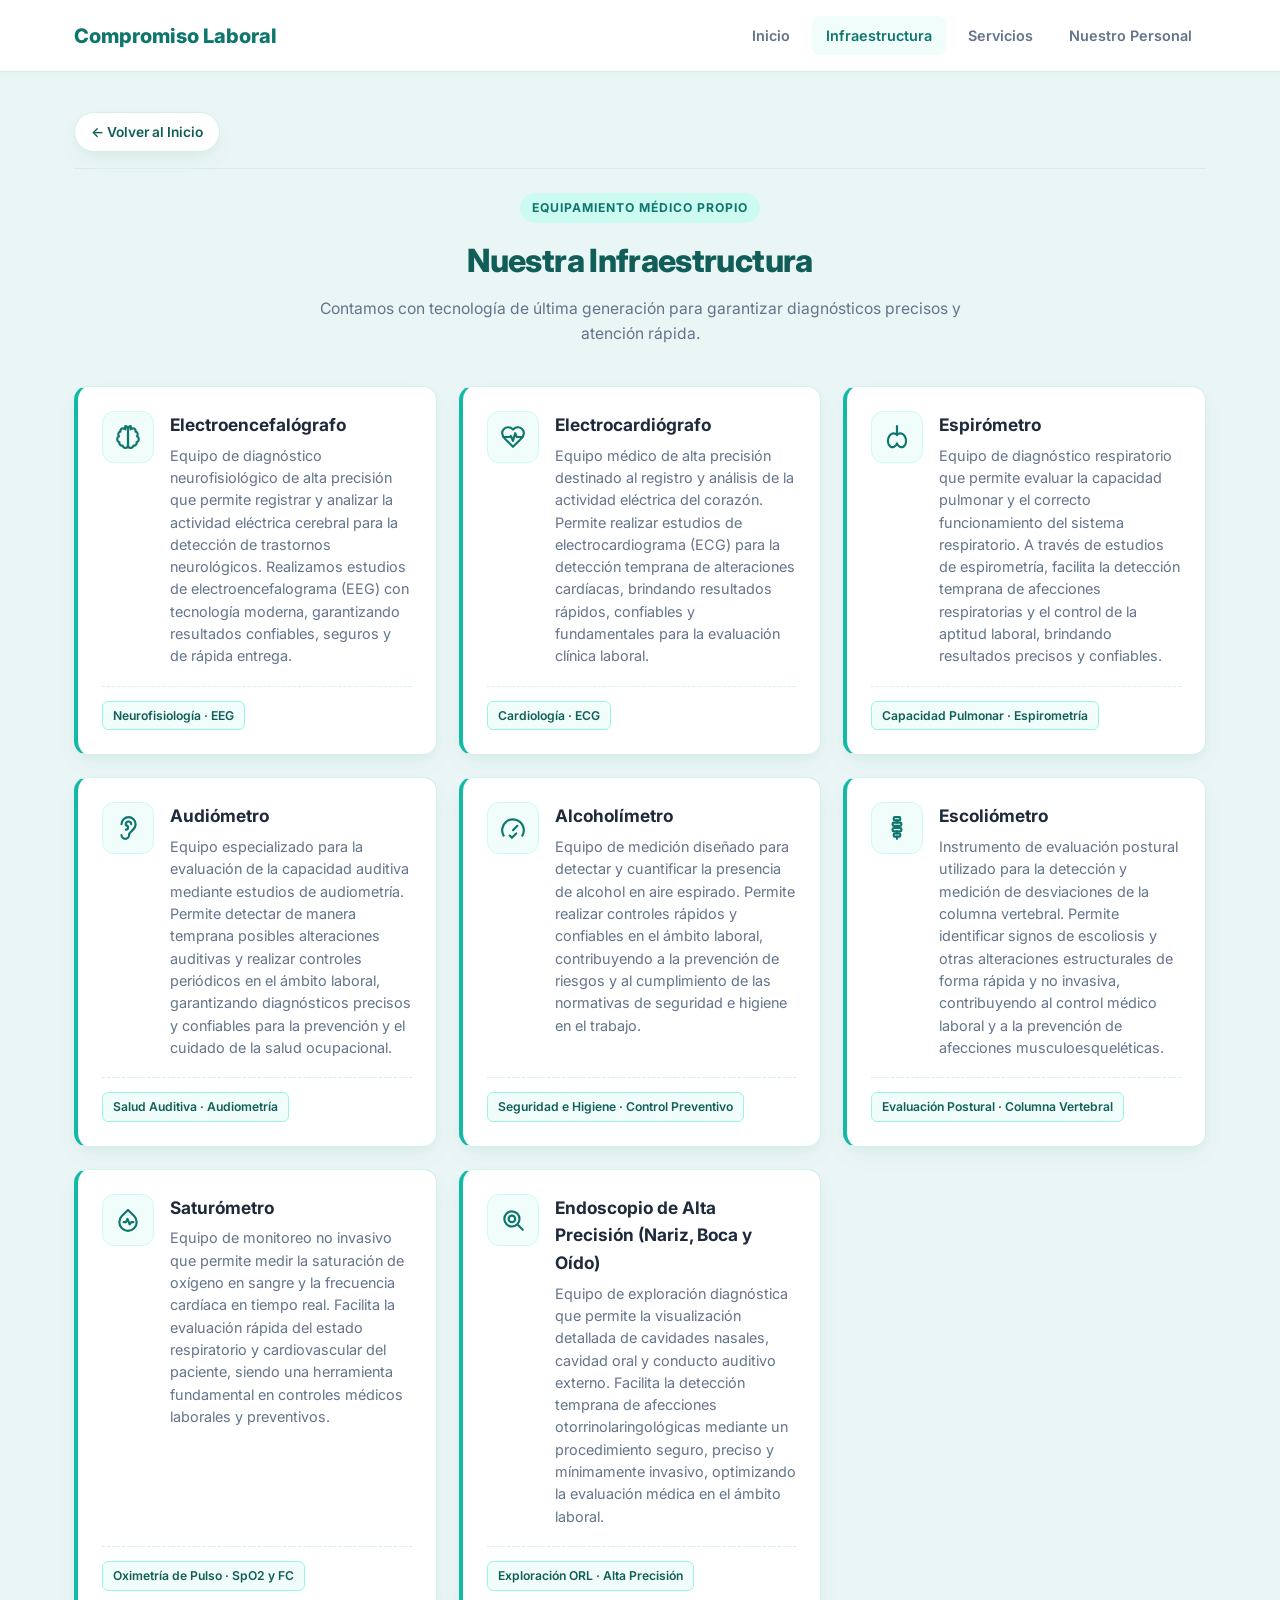
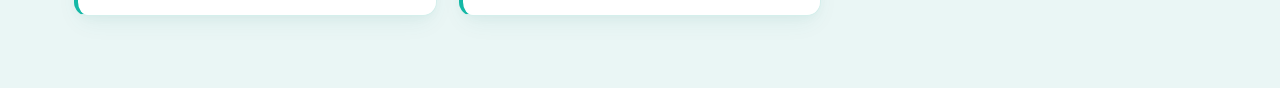
==== pagina desarrollo/infraestructura.html @ bb32f6b9 "Se rediseño todo y agrego mas cosas" ====
<!DOCTYPE html>
<html lang="es">
<head>
  <meta charset="UTF-8" />
  <meta name="viewport" content="width=device-width, initial-scale=1.0" />
  <title>Nuestra Infraestructura — Compromiso Laboral</title>
  <link href="https://fonts.googleapis.com/css2?family=Inter:wght@400;500;600;700;800&display=swap" rel="stylesheet">
  <link rel="stylesheet" href="styles.css" />
  <style>
/* =========================================================
   ARCHIVO: styles.css
   Hoja de estilos unificada — Compromiso Laboral
   ========================================================= */

:root {
  --teal-900: #0c4a46;
  --teal-800: #115e59;
  --teal-700: #0f766e;
  --teal-600: #0d9488;
  --teal-500: #14b8a6;
  --teal-400: #2dd4bf;
  --teal-200: #99f6e4;
  --teal-100: #ccfbf1;
  --teal-50:  #f0fdfa;
  --bg-page:  #eaf6f5;
  --surface:  #ffffff;
  --text-main: #1e293b;
  --text-muted: #64748b;
  --border-soft: #d5efec;
  --shadow-card: 0 10px 25px -5px rgba(15, 118, 110, 0.07), 0 4px 10px -2px rgba(15, 118, 110, 0.04);
  --shadow-hover: 0 18px 32px -6px rgba(15, 118, 110, 0.14), 0 6px 14px -3px rgba(15, 118, 110, 0.07);
  --radius-card: 14px;
}

* {
  box-sizing: border-box;
  margin: 0;
  padding: 0;
}

html {
  scroll-behavior: smooth;
}

body {
  font-family: 'Inter', -apple-system, BlinkMacSystemFont, 'Segoe UI', Roboto, sans-serif;
  background-color: var(--bg-page);
  color: var(--text-main);
  line-height: 1.6;
  overflow-x: hidden;
}

/* Encabezado y Navegación */
.site-header {
  background: rgba(255, 255, 255, 0.96);
  backdrop-filter: blur(10px);
  position: sticky;
  top: 0;
  z-index: 40;
  border-bottom: 1px solid var(--border-soft);
  box-shadow: 0 2px 10px rgba(15, 118, 110, 0.04);
}

.nav-container {
  max-width: 1180px;
  margin: 0 auto;
  padding: 16px 24px;
  display: flex;
  align-items: center;
  justify-content: space-between;
  flex-wrap: wrap;
  gap: 16px;
}

.brand-logo {
  display: flex;
  align-items: center;
  gap: 10px;
  text-decoration: none;
  color: var(--teal-700);
  font-weight: 800;
  font-size: 1.25rem;
}

.brand-icon {
  width: 36px;
  height: 36px;
  border-radius: 10px;
  background: linear-gradient(135deg, var(--teal-700), var(--teal-500));
  display: flex;
  align-items: center;
  justify-content: center;
  color: #ffffff;
  flex-shrink: 0;
}

.nav-links {
  display: flex;
  align-items: center;
  gap: 8px;
  flex-wrap: wrap;
}

.nav-link {
  text-decoration: none;
  color: var(--text-muted);
  font-weight: 600;
  font-size: 0.9rem;
  padding: 8px 14px;
  border-radius: 8px;
  transition: all 0.2s ease;
}

.nav-link:hover,
.nav-link.active,
.nav-link.active-nav {
  color: var(--teal-700);
  background: var(--teal-50);
}

/* Contenedor Principal y Encabezados */
.main-wrapper {
  max-width: 1180px;
  margin: 0 auto;
  padding: 40px 24px 72px;
}

.back-bar {
  display: flex;
  align-items: center;
  justify-content: space-between;
  flex-wrap: wrap;
  gap: 12px;
  margin-bottom: 24px;
  padding-bottom: 16px;
  border-bottom: 1px solid var(--border-soft);
}

.back-btn {
  display: inline-flex;
  align-items: center;
  gap: 8px;
  text-decoration: none;
  background: #ffffff;
  color: var(--teal-800);
  border: 1px solid var(--border-soft);
  padding: 8px 16px;
  border-radius: 999px;
  font-size: 0.86rem;
  font-weight: 600;
  box-shadow: var(--shadow-card);
  transition: all 0.2s ease;
}

.back-btn:hover {
  background: var(--teal-700);
  color: #ffffff;
  border-color: var(--teal-700);
}

.section-header {
  text-align: center;
  max-width: 680px;
  margin: 0 auto 40px;
}

.section-eyebrow {
  display: inline-block;
  font-size: 0.76rem;
  font-weight: 700;
  text-transform: uppercase;
  letter-spacing: 0.08em;
  color: var(--teal-700);
  background: var(--teal-100);
  padding: 5px 12px;
  border-radius: 999px;
  margin-bottom: 12px;
}

.section-title {
  font-size: 2rem;
  font-weight: 800;
  color: var(--teal-800);
  letter-spacing: -0.02em;
  margin-bottom: 10px;
}

.section-subtitle {
  font-size: 0.98rem;
  color: var(--text-muted);
}

/* Barra de filtro rápido */
.filter-bar {
  display: flex;
  justify-content: center;
  gap: 8px;
  flex-wrap: wrap;
  margin-bottom: 28px;
}

.filter-chip {
  background: #ffffff;
  border: 1px solid var(--border-soft);
  color: var(--text-muted);
  padding: 7px 15px;
  border-radius: 999px;
  font-size: 0.84rem;
  font-weight: 600;
  cursor: pointer;
  transition: all 0.2s ease;
}

.filter-chip:hover,
.filter-chip.active {
  background: var(--teal-700);
  color: #ffffff;
  border-color: var(--teal-700);
}

/* =========================================================
   SECCIONES DE PORTADA (index.html)
   ========================================================= */
.index-hero-banner {
  background:
    radial-gradient(circle at 10% 80%, rgba(20, 184, 166, 0.22) 0%, transparent 40%),
    radial-gradient(circle at 90% 20%, rgba(15, 118, 110, 0.24) 0%, transparent 42%),
    linear-gradient(135deg, #cbd5e1 0%, #dbeafe 30%, #ccfbf1 70%, #b2f5ea 100%);
  border-radius: 18px;
  padding: 64px 24px;
  text-align: center;
  border: 1px solid var(--border-soft);
  box-shadow: var(--shadow-card);
  margin-bottom: 40px;
}

.index-hero-title {
  font-size: 2.35rem;
  font-weight: 800;
  color: var(--teal-800);
  line-height: 1.2;
  letter-spacing: -0.02em;
  margin-bottom: 22px;
}

.index-hero-btn {
  display: inline-flex;
  align-items: center;
  gap: 8px;
  background: var(--teal-600);
  color: #ffffff;
  text-decoration: none;
  padding: 11px 24px;
  border-radius: 8px;
  font-weight: 700;
  font-size: 0.92rem;
  box-shadow: 0 6px 16px rgba(13, 148, 136, 0.25);
  transition: all 0.2s ease;
}

.index-hero-btn:hover {
  background: var(--teal-800);
  transform: translateY(-2px);
}

.somos-section {
  background: #ffffff;
  border-radius: 18px;
  border: 1px solid var(--border-soft);
  padding: 44px 36px;
  margin-bottom: 40px;
  box-shadow: var(--shadow-card);
}

.somos-grid {
  display: grid;
  grid-template-columns: repeat(auto-fit, minmax(280px, 1fr));
  gap: 36px;
  align-items: center;
  max-width: 920px;
  margin: 0 auto;
}

.somos-img-wrap {
  border-radius: 14px;
  overflow: hidden;
  box-shadow: 0 14px 28px -6px rgba(15, 118, 110, 0.18);
  border: 3px solid var(--teal-100);
}

.somos-img-wrap img {
  display: block;
  width: 100%;
  height: 250px;
  object-fit: cover;
}

.somos-heading {
  font-size: 1.85rem;
  font-weight: 800;
  color: var(--text-main);
  line-height: 1.25;
  margin-bottom: 12px;
}

.somos-heading span {
  color: var(--teal-500);
}

.somos-divider {
  width: 48px;
  height: 4px;
  background: var(--teal-500);
  border-radius: 999px;
  margin-bottom: 16px;
}

.somos-text {
  font-size: 0.95rem;
  color: var(--text-muted);
  line-height: 1.65;
}

.mas-sobre-band {
  background:
    radial-gradient(circle at 12% 35%, rgba(255, 255, 255, 0.22) 0%, rgba(255, 255, 255, 0.22) 18%, transparent 18.5%),
    radial-gradient(circle at 12% 35%, rgba(13, 148, 136, 0.14) 0%, rgba(13, 148, 136, 0.14) 32%, transparent 32.5%),
    radial-gradient(circle at 88% 85%, rgba(255, 255, 255, 0.25) 0%, rgba(255, 255, 255, 0.25) 24%, transparent 24.5%),
    linear-gradient(135deg, #76e4dc 0%, #81e6d9 50%, #5eead4 100%);
  border-radius: 20px;
  padding: 52px 28px;
  margin-bottom: 40px;
  box-shadow: var(--shadow-card);
  border: 1px solid #5eead4;
}

.mas-sobre-title {
  text-align: center;
  font-size: 1.65rem;
  font-weight: 800;
  color: var(--teal-900);
  margin-bottom: 32px;
}

.mas-sobre-grid {
  display: grid;
  grid-template-columns: repeat(auto-fit, minmax(280px, 1fr));
  gap: 24px;
  max-width: 1020px;
  margin: 0 auto;
}

.mas-card {
  background: rgba(255, 255, 255, 0.97);
  border-radius: 14px;
  border-top: 4px solid var(--teal-600);
  padding: 28px 24px;
  text-align: center;
  box-shadow: 0 12px 24px -6px rgba(12, 74, 70, 0.14);
  display: flex;
  flex-direction: column;
  align-items: center;
  justify-content: space-between;
  gap: 14px;
  transition: transform 0.22s ease, box-shadow 0.22s ease;
}

.mas-card:hover {
  transform: translateY(-5px);
  box-shadow: 0 18px 32px -6px rgba(12, 74, 70, 0.22);
}

.mas-card-title {
  font-size: 1.12rem;
  font-weight: 800;
  color: var(--teal-800);
}

.mas-card-desc {
  font-size: 0.88rem;
  color: var(--text-muted);
  max-width: 280px;
}

.info-btn {
  display: inline-flex;
  align-items: center;
  gap: 6px;
  background: var(--teal-600);
  color: #ffffff;
  text-decoration: none;
  padding: 8px 20px;
  border-radius: 7px;
  font-size: 0.84rem;
  font-weight: 700;
  transition: background 0.2s ease, transform 0.2s ease;
}

.info-btn:hover {
  background: var(--teal-800);
  transform: scale(1.04);
}

.enlaces-band {
  background: #ffffff;
  border-radius: 18px;
  border: 1px solid var(--border-soft);
  padding: 40px 24px;
  text-align: center;
  margin-bottom: 40px;
  box-shadow: var(--shadow-card);
}

.enlaces-row {
  display: flex;
  justify-content: center;
  gap: 16px;
  flex-wrap: wrap;
  margin-top: 20px;
}

.enlace-pill-btn {
  display: inline-flex;
  align-items: center;
  gap: 8px;
  background: linear-gradient(135deg, var(--teal-600), var(--teal-500));
  color: #ffffff;
  text-decoration: none;
  padding: 12px 24px;
  border-radius: 8px;
  font-weight: 700;
  font-size: 0.9rem;
  box-shadow: 0 4px 12px rgba(13, 148, 136, 0.2);
  transition: transform 0.2s ease, box-shadow 0.2s ease;
}

.enlace-pill-btn:hover {
  transform: translateY(-2px);
  box-shadow: 0 8px 18px rgba(13, 148, 136, 0.3);
}

.contactos-band {
  background: linear-gradient(180deg, var(--teal-50) 0%, #ffffff 100%);
  border-radius: 18px;
  border: 1px solid var(--border-soft);
  padding: 48px 24px;
  text-align: center;
  box-shadow: var(--shadow-card);
}

.contactos-cards-row {
  display: grid;
  grid-template-columns: repeat(auto-fit, minmax(260px, 1fr));
  gap: 20px;
  max-width: 680px;
  margin: 28px auto 36px;
}

.contacto-card {
  background: #ffffff;
  border-radius: 12px;
  border: 1px solid var(--border-soft);
  border-bottom: 4px solid var(--teal-500);
  padding: 22px 20px;
  box-shadow: var(--shadow-card);
  display: flex;
  flex-direction: column;
  align-items: center;
  gap: 8px;
}

.contacto-label {
  font-size: 0.75rem;
  font-weight: 700;
  letter-spacing: 0.08em;
  text-transform: uppercase;
  color: var(--text-muted);
}

.contacto-value {
  display: inline-flex;
  align-items: center;
  gap: 8px;
  font-size: 0.95rem;
  font-weight: 700;
  color: var(--text-main);
  text-decoration: none;
}

.contacto-value:hover {
  color: var(--teal-700);
}

.redes-title {
  font-size: 0.95rem;
  font-weight: 800;
  color: var(--text-main);
  margin-bottom: 14px;
}

.redes-row {
  display: flex;
  justify-content: center;
  gap: 12px;
  flex-wrap: wrap;
}

.social-btn {
  display: inline-flex;
  align-items: center;
  gap: 8px;
  padding: 9px 20px;
  border-radius: 999px;
  font-size: 0.85rem;
  font-weight: 700;
  color: #ffffff;
  text-decoration: none;
  transition: transform 0.2s ease, opacity 0.2s ease;
}

.social-btn:hover {
  transform: translateY(-2px);
  opacity: 0.94;
}

.social-ig {
  background: linear-gradient(45deg, #f09433 0%, #e6683c 25%, #dc2743 50%, #cc2366 75%, #bc1888 100%);
}

.social-fb {
  background: #1877F2;
}

/* =========================================================
   TARJETAS DE INFRAESTRUCTURA Y SERVICIOS (infraestructura.html / servicios.html)
   ========================================================= */
.cards-grid,
.infra-grid,
.services-grid {
  display: grid;
  grid-template-columns: repeat(auto-fit, minmax(320px, 1fr));
  gap: 22px;
}

.pro-card,
.infra-card,
.service-card {
  background: var(--surface);
  border-radius: var(--radius-card);
  border: 1px solid var(--border-soft);
  border-left: 4px solid var(--teal-500);
  padding: 24px;
  box-shadow: var(--shadow-card);
  transition: transform 0.22s ease, box-shadow 0.22s ease, border-color 0.22s ease;
  display: flex;
  flex-direction: column;
  justify-content: space-between;
  position: relative;
  overflow: hidden;
}

.service-card {
  border-left: 1px solid var(--border-soft);
  border-top: 4px solid var(--teal-500);
}

.pro-card:hover,
.infra-card:hover,
.service-card:hover {
  transform: translateY(-4px);
  box-shadow: var(--shadow-hover);
  border-left-color: var(--teal-700);
  border-top-color: var(--teal-700);
}

.card-top,
.infra-card-top,
.service-header {
  display: flex;
  align-items: flex-start;
  gap: 16px;
}

.service-header {
  align-items: center;
  margin-bottom: 12px;
}

.icon-box {
  width: 52px;
  height: 52px;
  border-radius: 12px;
  background: var(--teal-50);
  border: 1px solid var(--teal-100);
  color: var(--teal-700);
  display: flex;
  align-items: center;
  justify-content: center;
  flex-shrink: 0;
  transition: all 0.22s ease;
}

.pro-card:hover .icon-box,
.infra-card:hover .icon-box,
.service-card:hover .icon-box,
.mas-card:hover .icon-box {
  background: var(--teal-700);
  color: #ffffff;
  border-color: var(--teal-700);
}

.emoji-fallback {
  display: none;
}

.card-title,
.infra-title,
.service-title {
  font-size: 1.08rem;
  font-weight: 700;
  color: var(--text-main);
  margin-bottom: 6px;
}

.service-title {
  margin-bottom: 0;
}

.card-desc,
.infra-desc,
.service-desc {
  font-size: 0.9rem;
  color: var(--text-muted);
  line-height: 1.55;
}

.card-footer,
.infra-footer {
  margin-top: 18px;
  padding-top: 14px;
  border-top: 1px dashed var(--border-soft);
  display: flex;
  align-items: center;
  justify-content: space-between;
  gap: 8px;
  flex-wrap: wrap;
}

.study-tag {
  font-size: 0.76rem;
  font-weight: 600;
  color: var(--teal-800);
  background: var(--teal-50);
  border: 1px solid var(--teal-200);
  padding: 4px 10px;
  border-radius: 6px;
}


/* =========================================================
   TARJETAS DE NUESTRO PERSONAL CENTRADAS CON LOGO SVG (personal.html)
   ========================================================= */
.staff-grid {
  display: grid;
  grid-template-columns: repeat(auto-fit, minmax(250px, 1fr));
  gap: 20px;
}

.staff-card {
  background: var(--surface);
  border-radius: var(--radius-card);
  border: 1px solid var(--border-soft);
  border-top: 4px solid var(--teal-500);
  padding: 26px 20px;
  box-shadow: var(--shadow-card);
  display: flex;
  flex-direction: column;
  align-items: center;
  text-align: center;
  gap: 14px;
  transition: transform 0.22s ease, box-shadow 0.22s ease, border-color 0.22s ease;
}

.staff-card:hover {
  transform: translateY(-4px);
  box-shadow: var(--shadow-hover);
  border-top-color: var(--teal-700);
}

.staff-avatar {
  width: 60px;
  height: 60px;
  border-radius: 50%;
  background: var(--teal-50);
  color: var(--teal-700);
  display: flex;
  align-items: center;
  justify-content: center;
  flex-shrink: 0;
  border: 2px solid var(--teal-100);
  transition: all 0.22s ease;
}

.staff-card:hover .staff-avatar {
  background: linear-gradient(135deg, var(--teal-700), var(--teal-500));
  color: #ffffff;
  border-color: var(--teal-500);
  transform: scale(1.06);
}

.staff-name {
  font-size: 1.02rem;
  font-weight: 700;
  color: var(--text-main);
  margin-bottom: 4px;
}

.staff-role {
  display: inline-block;
  font-size: 0.8rem;
  font-weight: 600;
  color: var(--teal-800);
  background: var(--teal-50);
  border: 1px solid var(--teal-200);
  padding: 3px 10px;
  border-radius: 999px;
}

@media (max-width: 640px) {
  .section-title,
  .index-hero-title {
    font-size: 1.65rem;
  }
  .nav-container {
    justify-content: center;
  }
}

.svg-icon {
  display: block;
}

.staff-info {
  display: flex;
  flex-direction: column;
  align-items: center;
  gap: 4px;
}

  </style>
</head>
<body>
  <header class="site-header">
    <div class="nav-container">
      <a href="index.html" class="brand-logo">Compromiso Laboral</a>
      <nav class="nav-links">
        <a href="index.html" class="nav-link ">Inicio</a>
        <a href="infraestructura.html" class="nav-link active">Infraestructura</a>
        <a href="servicios.html" class="nav-link ">Servicios</a>
        <a href="personal.html" class="nav-link ">Nuestro Personal</a>
      </nav>
    </div>
  </header>
  <main class="main-wrapper">
    <div class="back-bar"><a href="index.html" class="back-btn">← Volver al Inicio</a></div>
    <div class="section-header">
      <span class="section-eyebrow">Equipamiento Médico Propio</span>
      <h1 class="section-title">Nuestra Infraestructura</h1>
      <p class="section-subtitle">Contamos con tecnología de última generación para garantizar diagnósticos precisos y atención rápida.</p>
    </div>
<div class="infra-grid">
        <!-- 1: Electroencefalógrafo -->
        <article class="infra-card" data-category="neuro-cardio">
          <div class="infra-card-top">
            <div class="icon-box" aria-hidden="true">
              <svg class="svg-icon" width="26" height="26" viewBox="0 0 24 24" fill="none" stroke="currentColor" stroke-width="2" stroke-linecap="round" stroke-linejoin="round">
                <path d="M9.5 2A2.5 2.5 0 0 1 12 4.5v15a2.5 2.5 0 0 1-4.96.44 2.5 2.5 0 0 1-2.96-3.08 3 3 0 0 1-.34-5.58 2.5 2.5 0 0 1 1.32-4.24 2.5 2.5 0 0 1 4.44-2.04Z"></path>
                <path d="M14.5 2A2.5 2.5 0 0 0 12 4.5v15a2.5 2.5 0 0 0 4.96.44 2.5 2.5 0 0 0 2.96-3.08 3 3 0 0 0 .34-5.58 2.5 2.5 0 0 0-1.32-4.24 2.5 2.5 0 0 0-4.44-2.04Z"></path>
              </svg>
            </div>
            <div>
              <h3 class="infra-title">Electroencefalógrafo</h3>
              <p class="infra-desc">
                Equipo de diagnóstico neurofisiológico de alta precisión que permite registrar y analizar la actividad eléctrica cerebral para la detección de trastornos neurológicos. Realizamos estudios de electroencefalograma (EEG) con tecnología moderna, garantizando resultados confiables, seguros y de rápida entrega.
              </p>
            </div>
          </div>
          <div class="infra-footer">
            <span class="study-tag">Neurofisiología · EEG</span>
          </div>
        </article>

        <!-- 2: Electrocardiógrafo -->
        <article class="infra-card" data-category="neuro-cardio">
          <div class="infra-card-top">
            <div class="icon-box" aria-hidden="true">
              <svg class="svg-icon" width="26" height="26" viewBox="0 0 24 24" fill="none" stroke="currentColor" stroke-width="2" stroke-linecap="round" stroke-linejoin="round">
                <path d="M19 14c1.49-1.46 3-3.21 3-5.5A5.5 5.5 0 0 0 16.5 3c-1.76 0-3 .5-4.5 2-1.5-1.5-2.74-2-4.5-2A5.5 5.5 0 0 0 2 8.5c0 2.3 1.5 4.05 3 5.5l7 7Z"></path>
                <path d="M3.22 12H9.5l.5-1 2 4.5 2-7 1.5 3.5h5.27"></path>
              </svg>
            </div>
            <div>
              <h3 class="infra-title">Electrocardiógrafo</h3>
              <p class="infra-desc">
                Equipo médico de alta precisión destinado al registro y análisis de la actividad eléctrica del corazón. Permite realizar estudios de electrocardiograma (ECG) para la detección temprana de alteraciones cardíacas, brindando resultados rápidos, confiables y fundamentales para la evaluación clínica laboral.
              </p>
            </div>
          </div>
          <div class="infra-footer">
            <span class="study-tag">Cardiología · ECG</span>
          </div>
        </article>

        <!-- 3: Espirómetro -->
        <article class="infra-card" data-category="respiratorio-audio">
          <div class="infra-card-top">
            <div class="icon-box" aria-hidden="true">
              <svg class="svg-icon" width="26" height="26" viewBox="0 0 24 24" fill="none" stroke="currentColor" stroke-width="2" stroke-linecap="round" stroke-linejoin="round">
                <path d="M12 2v8"></path>
                <path d="M12 10c-2-2-5-2-7 1-2 3-2 8 1 10 2 1 5 0 6-3"></path>
                <path d="M12 10c2-2 5-2 7 1 2 3 2 8-1 10-2 1-5 0-6-3"></path>
              </svg>
            </div>
            <div>
              <h3 class="infra-title">Espirómetro</h3>
              <p class="infra-desc">
                Equipo de diagnóstico respiratorio que permite evaluar la capacidad pulmonar y el correcto funcionamiento del sistema respiratorio. A través de estudios de espirometría, facilita la detección temprana de afecciones respiratorias y el control de la aptitud laboral, brindando resultados precisos y confiables.
              </p>
            </div>
          </div>
          <div class="infra-footer">
            <span class="study-tag">Capacidad Pulmonar · Espirometría</span>
          </div>
        </article>

        <!-- 4: Audiómetro -->
        <article class="infra-card" data-category="respiratorio-audio">
          <div class="infra-card-top">
            <div class="icon-box" aria-hidden="true">
              <svg class="svg-icon" width="26" height="26" viewBox="0 0 24 24" fill="none" stroke="currentColor" stroke-width="2" stroke-linecap="round" stroke-linejoin="round">
                <path d="M6 8.5a6.5 6.5 0 1 1 13 0c0 6-6 6-6 10a3.5 3.5 0 1 1-7 0"></path>
                <path d="M15 8.5a2.5 2.5 0 0 0-5 0v1a2 2 0 1 1 0 4"></path>
              </svg>
            </div>
            <div>
              <h3 class="infra-title">Audiómetro</h3>
              <p class="infra-desc">
                Equipo especializado para la evaluación de la capacidad auditiva mediante estudios de audiometría. Permite detectar de manera temprana posibles alteraciones auditivas y realizar controles periódicos en el ámbito laboral, garantizando diagnósticos precisos y confiables para la prevención y el cuidado de la salud ocupacional.
              </p>
            </div>
          </div>
          <div class="infra-footer">
            <span class="study-tag">Salud Auditiva · Audiometría</span>
          </div>
        </article>

        <!-- 5: Alcoholímetro -->
        <article class="infra-card" data-category="diagnostico">
          <div class="infra-card-top">
            <div class="icon-box" aria-hidden="true">
              <svg class="svg-icon" width="26" height="26" viewBox="0 0 24 24" fill="none" stroke="currentColor" stroke-width="2" stroke-linecap="round" stroke-linejoin="round">
                <path d="M12 14 16 10"></path>
                <path d="M3.34 19a10 10 0 1 1 17.32 0"></path>
                <path d="m9 19 2 2 4-4"></path>
              </svg>
            </div>
            <div>
              <h3 class="infra-title">Alcoholímetro</h3>
              <p class="infra-desc">
                Equipo de medición diseñado para detectar y cuantificar la presencia de alcohol en aire espirado. Permite realizar controles rápidos y confiables en el ámbito laboral, contribuyendo a la prevención de riesgos y al cumplimiento de las normativas de seguridad e higiene en el trabajo.
              </p>
            </div>
          </div>
          <div class="infra-footer">
            <span class="study-tag">Seguridad e Higiene · Control Preventivo</span>
          </div>
        </article>

        <!-- 6: Escoliómetro -->
        <article class="infra-card" data-category="diagnostico">
          <div class="infra-card-top">
            <div class="icon-box" aria-hidden="true">
              <svg class="svg-icon" width="26" height="26" viewBox="0 0 24 24" fill="none" stroke="currentColor" stroke-width="2" stroke-linecap="round" stroke-linejoin="round">
                <rect x="9" y="2" width="6" height="3" rx="1"></rect>
                <rect x="8" y="7" width="8" height="3" rx="1"></rect>
                <rect x="8" y="12" width="8" height="3" rx="1"></rect>
                <rect x="9" y="17" width="6" height="3" rx="1"></rect>
                <path d="M12 5v2"></path>
                <path d="M12 10v2"></path>
                <path d="M12 15v2"></path>
                <path d="M12 20v2"></path>
              </svg>
            </div>
            <div>
              <h3 class="infra-title">Escoliómetro</h3>
              <p class="infra-desc">
                Instrumento de evaluación postural utilizado para la detección y medición de desviaciones de la columna vertebral. Permite identificar signos de escoliosis y otras alteraciones estructurales de forma rápida y no invasiva, contribuyendo al control médico laboral y a la prevención de afecciones musculoesqueléticas.
              </p>
            </div>
          </div>
          <div class="infra-footer">
            <span class="study-tag">Evaluación Postural · Columna Vertebral</span>
          </div>
        </article>

        <!-- 7: Saturómetro -->
        <article class="infra-card" data-category="neuro-cardio">
          <div class="infra-card-top">
            <div class="icon-box" aria-hidden="true">
              <svg class="svg-icon" width="26" height="26" viewBox="0 0 24 24" fill="none" stroke="currentColor" stroke-width="2" stroke-linecap="round" stroke-linejoin="round">
                <path d="M12 2.69l5.66 5.66a8 8 0 1 1-11.31 0z"></path>
                <path d="M8 14h2l1.5-3 2 5 1.5-2H17"></path>
              </svg>
            </div>
            <div>
              <h3 class="infra-title">Saturómetro</h3>
              <p class="infra-desc">
                Equipo de monitoreo no invasivo que permite medir la saturación de oxígeno en sangre y la frecuencia cardíaca en tiempo real. Facilita la evaluación rápida del estado respiratorio y cardiovascular del paciente, siendo una herramienta fundamental en controles médicos laborales y preventivos.
              </p>
            </div>
          </div>
          <div class="infra-footer">
            <span class="study-tag">Oximetría de Pulso · SpO2 y FC</span>
          </div>
        </article>

        <!-- 8: Endoscopio de Alta Precisión (Nariz, Boca y Oído) -->
        <article class="infra-card" data-category="diagnostico">
          <div class="infra-card-top">
            <div class="icon-box" aria-hidden="true">
              <svg class="svg-icon" width="26" height="26" viewBox="0 0 24 24" fill="none" stroke="currentColor" stroke-width="2" stroke-linecap="round" stroke-linejoin="round">
                <circle cx="11" cy="11" r="7"></circle>
                <circle cx="11" cy="11" r="3"></circle>
                <path d="m21 21-4.35-4.35"></path>
              </svg>
            </div>
            <div>
              <h3 class="infra-title">Endoscopio de Alta Precisión (Nariz, Boca y Oído)</h3>
              <p class="infra-desc">
                Equipo de exploración diagnóstica que permite la visualización detallada de cavidades nasales, cavidad oral y conducto auditivo externo. Facilita la detección temprana de afecciones otorrinolaringológicas mediante un procedimiento seguro, preciso y mínimamente invasivo, optimizando la evaluación médica en el ámbito laboral.
              </p>
            </div>
          </div>
          <div class="infra-footer">
            <span class="study-tag">Exploración ORL · Alta Precisión</span>
          </div>
        </article>
      </div>
  </main>
</body>
</html>
---- pagina desarrollo/styles.css ----
/* =========================================================
   ARCHIVO: styles.css
   Hoja de estilos unificada — Compromiso Laboral
   ========================================================= */

:root {
  --teal-900: #0c4a46;
  --teal-800: #115e59;
  --teal-700: #0f766e;
  --teal-600: #0d9488;
  --teal-500: #14b8a6;
  --teal-400: #2dd4bf;
  --teal-200: #99f6e4;
  --teal-100: #ccfbf1;
  --teal-50:  #f0fdfa;
  --bg-page:  #eaf6f5;
  --surface:  #ffffff;
  --text-main: #1e293b;
  --text-muted: #64748b;
  --border-soft: #d5efec;
  --shadow-card: 0 10px 25px -5px rgba(15, 118, 110, 0.07), 0 4px 10px -2px rgba(15, 118, 110, 0.04);
  --shadow-hover: 0 18px 32px -6px rgba(15, 118, 110, 0.14), 0 6px 14px -3px rgba(15, 118, 110, 0.07);
  --radius-card: 14px;
}

* {
  box-sizing: border-box;
  margin: 0;
  padding: 0;
}

html {
  scroll-behavior: smooth;
}

body {
  font-family: 'Inter', -apple-system, BlinkMacSystemFont, 'Segoe UI', Roboto, sans-serif;
  background-color: var(--bg-page);
  color: var(--text-main);
  line-height: 1.6;
  overflow-x: hidden;
}

/* Encabezado y Navegación */
.site-header {
  background: rgba(255, 255, 255, 0.96);
  backdrop-filter: blur(10px);
  position: sticky;
  top: 0;
  z-index: 40;
  border-bottom: 1px solid var(--border-soft);
  box-shadow: 0 2px 10px rgba(15, 118, 110, 0.04);
}

.nav-container {
  max-width: 1180px;
  margin: 0 auto;
  padding: 16px 24px;
  display: flex;
  align-items: center;
  justify-content: space-between;
  flex-wrap: wrap;
  gap: 16px;
}

.brand-logo {
  display: flex;
  align-items: center;
  gap: 10px;
  text-decoration: none;
  color: var(--teal-700);
  font-weight: 800;
  font-size: 1.25rem;
}

.brand-icon {
  width: 36px;
  height: 36px;
  border-radius: 10px;
  background: linear-gradient(135deg, var(--teal-700), var(--teal-500));
  display: flex;
  align-items: center;
  justify-content: center;
  color: #ffffff;
  flex-shrink: 0;
}

.nav-links {
  display: flex;
  align-items: center;
  gap: 8px;
  flex-wrap: wrap;
}

.nav-link {
  text-decoration: none;
  color: var(--text-muted);
  font-weight: 600;
  font-size: 0.9rem;
  padding: 8px 14px;
  border-radius: 8px;
  transition: all 0.2s ease;
}

.nav-link:hover,
.nav-link.active,
.nav-link.active-nav {
  color: var(--teal-700);
  background: var(--teal-50);
}

/* Contenedor Principal y Encabezados */
.main-wrapper {
  max-width: 1180px;
  margin: 0 auto;
  padding: 40px 24px 72px;
}

.back-bar {
  display: flex;
  align-items: center;
  justify-content: space-between;
  flex-wrap: wrap;
  gap: 12px;
  margin-bottom: 24px;
  padding-bottom: 16px;
  border-bottom: 1px solid var(--border-soft);
}

.back-btn {
  display: inline-flex;
  align-items: center;
  gap: 8px;
  text-decoration: none;
  background: #ffffff;
  color: var(--teal-800);
  border: 1px solid var(--border-soft);
  padding: 8px 16px;
  border-radius: 999px;
  font-size: 0.86rem;
  font-weight: 600;
  box-shadow: var(--shadow-card);
  transition: all 0.2s ease;
}

.back-btn:hover {
  background: var(--teal-700);
  color: #ffffff;
  border-color: var(--teal-700);
}

.section-header {
  text-align: center;
  max-width: 680px;
  margin: 0 auto 40px;
}

.section-eyebrow {
  display: inline-block;
  font-size: 0.76rem;
  font-weight: 700;
  text-transform: uppercase;
  letter-spacing: 0.08em;
  color: var(--teal-700);
  background: var(--teal-100);
  padding: 5px 12px;
  border-radius: 999px;
  margin-bottom: 12px;
}

.section-title {
  font-size: 2rem;
  font-weight: 800;
  color: var(--teal-800);
  letter-spacing: -0.02em;
  margin-bottom: 10px;
}

.section-subtitle {
  font-size: 0.98rem;
  color: var(--text-muted);
}

/* Barra de filtro rápido */
.filter-bar {
  display: flex;
  justify-content: center;
  gap: 8px;
  flex-wrap: wrap;
  margin-bottom: 28px;
}

.filter-chip {
  background: #ffffff;
  border: 1px solid var(--border-soft);
  color: var(--text-muted);
  padding: 7px 15px;
  border-radius: 999px;
  font-size: 0.84rem;
  font-weight: 600;
  cursor: pointer;
  transition: all 0.2s ease;
}

.filter-chip:hover,
.filter-chip.active {
  background: var(--teal-700);
  color: #ffffff;
  border-color: var(--teal-700);
}

/* =========================================================
   SECCIONES DE PORTADA (index.html)
   ========================================================= */
.index-hero-banner {
  background:
    radial-gradient(circle at 10% 80%, rgba(20, 184, 166, 0.22) 0%, transparent 40%),
    radial-gradient(circle at 90% 20%, rgba(15, 118, 110, 0.24) 0%, transparent 42%),
    linear-gradient(135deg, #cbd5e1 0%, #dbeafe 30%, #ccfbf1 70%, #b2f5ea 100%);
  border-radius: 18px;
  padding: 64px 24px;
  text-align: center;
  border: 1px solid var(--border-soft);
  box-shadow: var(--shadow-card);
  margin-bottom: 40px;
}

.index-hero-title {
  font-size: 2.35rem;
  font-weight: 800;
  color: var(--teal-800);
  line-height: 1.2;
  letter-spacing: -0.02em;
  margin-bottom: 22px;
}

.index-hero-btn {
  display: inline-flex;
  align-items: center;
  gap: 8px;
  background: var(--teal-600);
  color: #ffffff;
  text-decoration: none;
  padding: 11px 24px;
  border-radius: 8px;
  font-weight: 700;
  font-size: 0.92rem;
  box-shadow: 0 6px 16px rgba(13, 148, 136, 0.25);
  transition: all 0.2s ease;
}

.index-hero-btn:hover {
  background: var(--teal-800);
  transform: translateY(-2px);
}

.somos-section {
  background: #ffffff;
  border-radius: 18px;
  border: 1px solid var(--border-soft);
  padding: 44px 36px;
  margin-bottom: 40px;
  box-shadow: var(--shadow-card);
}

.somos-grid {
  display: grid;
  grid-template-columns: repeat(auto-fit, minmax(280px, 1fr));
  gap: 36px;
  align-items: center;
  max-width: 920px;
  margin: 0 auto;
}

.somos-img-wrap {
  border-radius: 14px;
  overflow: hidden;
  box-shadow: 0 14px 28px -6px rgba(15, 118, 110, 0.18);
  border: 3px solid var(--teal-100);
}

.somos-img-wrap img {
  display: block;
  width: 100%;
  height: 250px;
  object-fit: cover;
}

.somos-heading {
  font-size: 1.85rem;
  font-weight: 800;
  color: var(--text-main);
  line-height: 1.25;
  margin-bottom: 12px;
}

.somos-heading span {
  color: var(--teal-500);
}

.somos-divider {
  width: 48px;
  height: 4px;
  background: var(--teal-500);
  border-radius: 999px;
  margin-bottom: 16px;
}

.somos-text {
  font-size: 0.95rem;
  color: var(--text-muted);
  line-height: 1.65;
}

.mas-sobre-band {
  background:
    radial-gradient(circle at 12% 35%, rgba(255, 255, 255, 0.22) 0%, rgba(255, 255, 255, 0.22) 18%, transparent 18.5%),
    radial-gradient(circle at 12% 35%, rgba(13, 148, 136, 0.14) 0%, rgba(13, 148, 136, 0.14) 32%, transparent 32.5%),
    radial-gradient(circle at 88% 85%, rgba(255, 255, 255, 0.25) 0%, rgba(255, 255, 255, 0.25) 24%, transparent 24.5%),
    linear-gradient(135deg, #76e4dc 0%, #81e6d9 50%, #5eead4 100%);
  border-radius: 20px;
  padding: 52px 28px;
  margin-bottom: 40px;
  box-shadow: var(--shadow-card);
  border: 1px solid #5eead4;
}

.mas-sobre-title {
  text-align: center;
  font-size: 1.65rem;
  font-weight: 800;
  color: var(--teal-900);
  margin-bottom: 32px;
}

.mas-sobre-grid {
  display: grid;
  grid-template-columns: repeat(auto-fit, minmax(280px, 1fr));
  gap: 24px;
  max-width: 1020px;
  margin: 0 auto;
}

.mas-card {
  background: rgba(255, 255, 255, 0.97);
  border-radius: 14px;
  border-top: 4px solid var(--teal-600);
  padding: 28px 24px;
  text-align: center;
  box-shadow: 0 12px 24px -6px rgba(12, 74, 70, 0.14);
  display: flex;
  flex-direction: column;
  align-items: center;
  justify-content: space-between;
  gap: 14px;
  transition: transform 0.22s ease, box-shadow 0.22s ease;
}

.mas-card:hover {
  transform: translateY(-5px);
  box-shadow: 0 18px 32px -6px rgba(12, 74, 70, 0.22);
}

.mas-card-title {
  font-size: 1.12rem;
  font-weight: 800;
  color: var(--teal-800);
}

.mas-card-desc {
  font-size: 0.88rem;
  color: var(--text-muted);
  max-width: 280px;
}

.info-btn {
  display: inline-flex;
  align-items: center;
  gap: 6px;
  background: var(--teal-600);
  color: #ffffff;
  text-decoration: none;
  padding: 8px 20px;
  border-radius: 7px;
  font-size: 0.84rem;
  font-weight: 700;
  transition: background 0.2s ease, transform 0.2s ease;
}

.info-btn:hover {
  background: var(--teal-800);
  transform: scale(1.04);
}

.enlaces-band {
  background: #ffffff;
  border-radius: 18px;
  border: 1px solid var(--border-soft);
  padding: 40px 24px;
  text-align: center;
  margin-bottom: 40px;
  box-shadow: var(--shadow-card);
}

.enlaces-row {
  display: flex;
  justify-content: center;
  gap: 16px;
  flex-wrap: wrap;
  margin-top: 20px;
}

.enlace-pill-btn {
  display: inline-flex;
  align-items: center;
  gap: 8px;
  background: linear-gradient(135deg, var(--teal-600), var(--teal-500));
  color: #ffffff;
  text-decoration: none;
  padding: 12px 24px;
  border-radius: 8px;
  font-weight: 700;
  font-size: 0.9rem;
  box-shadow: 0 4px 12px rgba(13, 148, 136, 0.2);
  transition: transform 0.2s ease, box-shadow 0.2s ease;
}

.enlace-pill-btn:hover {
  transform: translateY(-2px);
  box-shadow: 0 8px 18px rgba(13, 148, 136, 0.3);
}

.contactos-band {
  background: linear-gradient(180deg, var(--teal-50) 0%, #ffffff 100%);
  border-radius: 18px;
  border: 1px solid var(--border-soft);
  padding: 48px 24px;
  text-align: center;
  box-shadow: var(--shadow-card);
}

.contactos-cards-row {
  display: grid;
  grid-template-columns: repeat(auto-fit, minmax(260px, 1fr));
  gap: 20px;
  max-width: 680px;
  margin: 28px auto 36px;
}

.contacto-card {
  background: #ffffff;
  border-radius: 12px;
  border: 1px solid var(--border-soft);
  border-bottom: 4px solid var(--teal-500);
  padding: 22px 20px;
  box-shadow: var(--shadow-card);
  display: flex;
  flex-direction: column;
  align-items: center;
  gap: 8px;
}

.contacto-label {
  font-size: 0.75rem;
  font-weight: 700;
  letter-spacing: 0.08em;
  text-transform: uppercase;
  color: var(--text-muted);
}

.contacto-value {
  display: inline-flex;
  align-items: center;
  gap: 8px;
  font-size: 0.95rem;
  font-weight: 700;
  color: var(--text-main);
  text-decoration: none;
}

.contacto-value:hover {
  color: var(--teal-700);
}

.redes-title {
  font-size: 0.95rem;
  font-weight: 800;
  color: var(--text-main);
  margin-bottom: 14px;
}

.redes-row {
  display: flex;
  justify-content: center;
  gap: 12px;
  flex-wrap: wrap;
}

.social-btn {
  display: inline-flex;
  align-items: center;
  gap: 8px;
  padding: 9px 20px;
  border-radius: 999px;
  font-size: 0.85rem;
  font-weight: 700;
  color: #ffffff;
  text-decoration: none;
  transition: transform 0.2s ease, opacity 0.2s ease;
}

.social-btn:hover {
  transform: translateY(-2px);
  opacity: 0.94;
}

.social-ig {
  background: linear-gradient(45deg, #f09433 0%, #e6683c 25%, #dc2743 50%, #cc2366 75%, #bc1888 100%);
}

.social-fb {
  background: #1877F2;
}

/* =========================================================
   TARJETAS DE INFRAESTRUCTURA Y SERVICIOS (infraestructura.html / servicios.html)
   ========================================================= */
.cards-grid,
.infra-grid,
.services-grid {
  display: grid;
  grid-template-columns: repeat(auto-fit, minmax(320px, 1fr));
  gap: 22px;
}

.pro-card,
.infra-card,
.service-card {
  background: var(--surface);
  border-radius: var(--radius-card);
  border: 1px solid var(--border-soft);
  border-left: 4px solid var(--teal-500);
  padding: 24px;
  box-shadow: var(--shadow-card);
  transition: transform 0.22s ease, box-shadow 0.22s ease, border-color 0.22s ease;
  display: flex;
  flex-direction: column;
  justify-content: space-between;
  position: relative;
  overflow: hidden;
}

.service-card {
  border-left: 1px solid var(--border-soft);
  border-top: 4px solid var(--teal-500);
}

.pro-card:hover,
.infra-card:hover,
.service-card:hover {
  transform: translateY(-4px);
  box-shadow: var(--shadow-hover);
  border-left-color: var(--teal-700);
  border-top-color: var(--teal-700);
}

.card-top,
.infra-card-top,
.service-header {
  display: flex;
  align-items: flex-start;
  gap: 16px;
}

.service-header {
  align-items: center;
  margin-bottom: 12px;
}

.icon-box {
  width: 52px;
  height: 52px;
  border-radius: 12px;
  background: var(--teal-50);
  border: 1px solid var(--teal-100);
  color: var(--teal-700);
  display: flex;
  align-items: center;
  justify-content: center;
  flex-shrink: 0;
  transition: all 0.22s ease;
}

.pro-card:hover .icon-box,
.infra-card:hover .icon-box,
.service-card:hover .icon-box,
.mas-card:hover .icon-box {
  background: var(--teal-700);
  color: #ffffff;
  border-color: var(--teal-700);
}

.emoji-fallback {
  display: none;
}

.card-title,
.infra-title,
.service-title {
  font-size: 1.08rem;
  font-weight: 700;
  color: var(--text-main);
  margin-bottom: 6px;
}

.service-title {
  margin-bottom: 0;
}

.card-desc,
.infra-desc,
.service-desc {
  font-size: 0.9rem;
  color: var(--text-muted);
  line-height: 1.55;
}

.card-footer,
.infra-footer {
  margin-top: 18px;
  padding-top: 14px;
  border-top: 1px dashed var(--border-soft);
  display: flex;
  align-items: center;
  justify-content: space-between;
  gap: 8px;
  flex-wrap: wrap;
}

.study-tag {
  font-size: 0.76rem;
  font-weight: 600;
  color: var(--teal-800);
  background: var(--teal-50);
  border: 1px solid var(--teal-200);
  padding: 4px 10px;
  border-radius: 6px;
}

.card-action-link {
  background: none;
  border: none;
  color: var(--teal-700);
  font-size: 0.82rem;
  font-weight: 600;
  cursor: pointer;
  display: inline-flex;
  align-items: center;
  gap: 4px;
}

/* =========================================================
   TARJETAS DE NUESTRO PERSONAL CENTRADAS CON LOGO SVG (personal.html)
   ========================================================= */
.staff-grid {
  display: grid;
  grid-template-columns: repeat(auto-fit, minmax(250px, 1fr));
  gap: 20px;
}

.staff-card {
  background: var(--surface);
  border-radius: var(--radius-card);
  border: 1px solid var(--border-soft);
  border-top: 4px solid var(--teal-500);
  padding: 26px 20px;
  box-shadow: var(--shadow-card);
  display: flex;
  flex-direction: column;
  align-items: center;
  text-align: center;
  gap: 14px;
  transition: transform 0.22s ease, box-shadow 0.22s ease, border-color 0.22s ease;
}

.staff-card:hover {
  transform: translateY(-4px);
  box-shadow: var(--shadow-hover);
  border-top-color: var(--teal-700);
}

.staff-avatar {
  width: 60px;
  height: 60px;
  border-radius: 50%;
  background: var(--teal-50);
  color: var(--teal-700);
  display: flex;
  align-items: center;
  justify-content: center;
  flex-shrink: 0;
  border: 2px solid var(--teal-100);
  transition: all 0.22s ease;
}

.staff-card:hover .staff-avatar {
  background: linear-gradient(135deg, var(--teal-700), var(--teal-500));
  color: #ffffff;
  border-color: var(--teal-500);
  transform: scale(1.06);
}

.staff-name {
  font-size: 1.02rem;
  font-weight: 700;
  color: var(--text-main);
  margin-bottom: 4px;
}

.staff-role {
  display: inline-block;
  font-size: 0.8rem;
  font-weight: 600;
  color: var(--teal-800);
  background: var(--teal-50);
  border: 1px solid var(--teal-200);
  padding: 3px 10px;
  border-radius: 999px;
}

@media (max-width: 640px) {
  .section-title,
  .index-hero-title {
    font-size: 1.65rem;
  }
  .nav-container {
    justify-content: center;
  }
}

.svg-icon {
  display: block;
}

.staff-info {
  display: flex;
  flex-direction: column;
  align-items: center;
  gap: 4px;
}
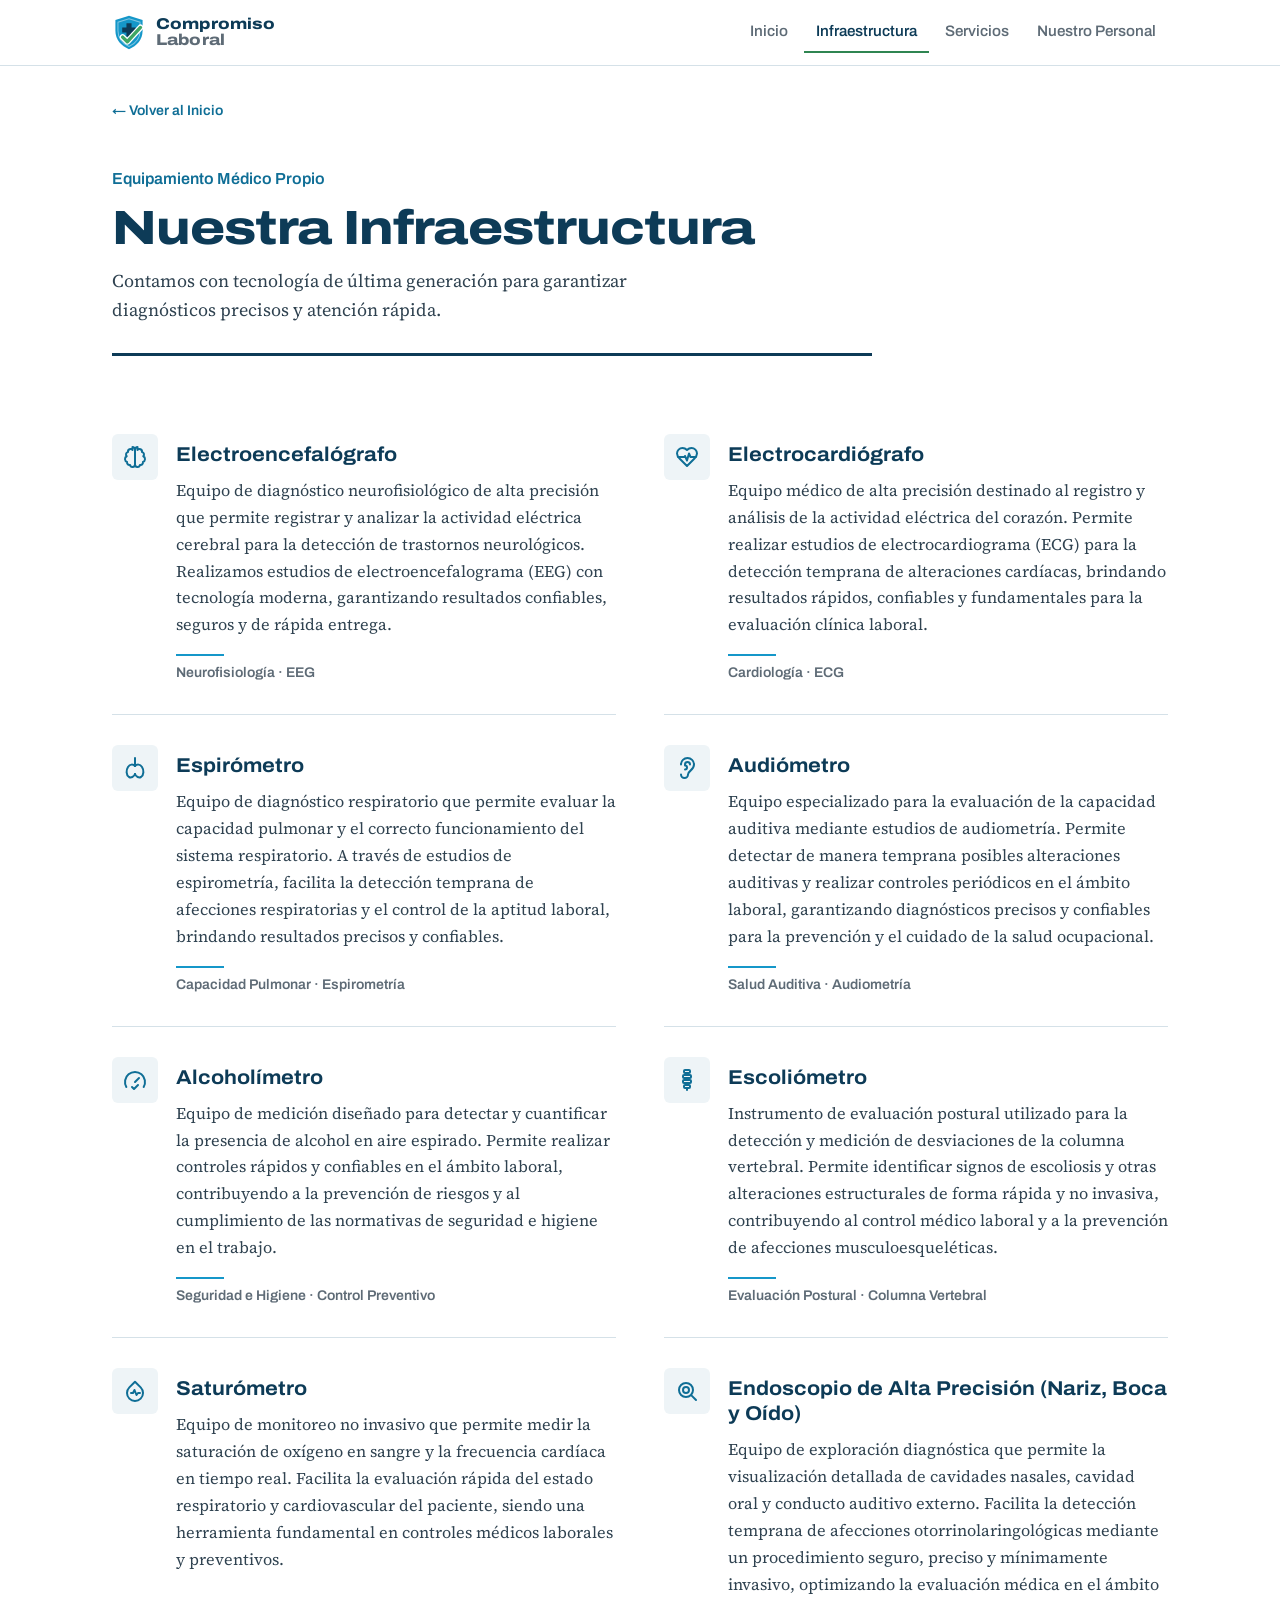
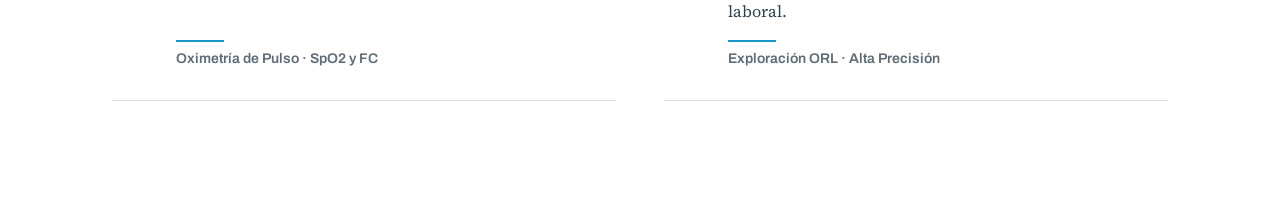
==== commit 3344cea4: "Rediseño visual de la pagina. nueva paleta de color. tipografias, animaciones y arreglo en la imagen" ====
--- a/pagina desarrollo/infraestructura.html
+++ b/pagina desarrollo/infraestructura.html
@@ -1,951 +1,216 @@
-<!DOCTYPE html>
-<html lang="es">
-<head>
-  <meta charset="UTF-8" />
-  <meta name="viewport" content="width=device-width, initial-scale=1.0" />
-  <title>Nuestra Infraestructura — Compromiso Laboral</title>
-  <link href="https://fonts.googleapis.com/css2?family=Inter:wght@400;500;600;700;800&display=swap" rel="stylesheet">
-  <link rel="stylesheet" href="styles.css" />
-  <style>
-/* =========================================================
-   ARCHIVO: styles.css
-   Hoja de estilos unificada — Compromiso Laboral
-   ========================================================= */
-
-:root {
-  --teal-900: #0c4a46;
-  --teal-800: #115e59;
-  --teal-700: #0f766e;
-  --teal-600: #0d9488;
-  --teal-500: #14b8a6;
-  --teal-400: #2dd4bf;
-  --teal-200: #99f6e4;
-  --teal-100: #ccfbf1;
-  --teal-50:  #f0fdfa;
-  --bg-page:  #eaf6f5;
-  --surface:  #ffffff;
-  --text-main: #1e293b;
-  --text-muted: #64748b;
-  --border-soft: #d5efec;
-  --shadow-card: 0 10px 25px -5px rgba(15, 118, 110, 0.07), 0 4px 10px -2px rgba(15, 118, 110, 0.04);
-  --shadow-hover: 0 18px 32px -6px rgba(15, 118, 110, 0.14), 0 6px 14px -3px rgba(15, 118, 110, 0.07);
-  --radius-card: 14px;
-}
-
-* {
-  box-sizing: border-box;
-  margin: 0;
-  padding: 0;
-}
-
-html {
-  scroll-behavior: smooth;
-}
-
-body {
-  font-family: 'Inter', -apple-system, BlinkMacSystemFont, 'Segoe UI', Roboto, sans-serif;
-  background-color: var(--bg-page);
-  color: var(--text-main);
-  line-height: 1.6;
-  overflow-x: hidden;
-}
-
-/* Encabezado y Navegación */
-.site-header {
-  background: rgba(255, 255, 255, 0.96);
-  backdrop-filter: blur(10px);
-  position: sticky;
-  top: 0;
-  z-index: 40;
-  border-bottom: 1px solid var(--border-soft);
-  box-shadow: 0 2px 10px rgba(15, 118, 110, 0.04);
-}
-
-.nav-container {
-  max-width: 1180px;
-  margin: 0 auto;
-  padding: 16px 24px;
-  display: flex;
-  align-items: center;
-  justify-content: space-between;
-  flex-wrap: wrap;
-  gap: 16px;
-}
-
-.brand-logo {
-  display: flex;
-  align-items: center;
-  gap: 10px;
-  text-decoration: none;
-  color: var(--teal-700);
-  font-weight: 800;
-  font-size: 1.25rem;
-}
-
-.brand-icon {
-  width: 36px;
-  height: 36px;
-  border-radius: 10px;
-  background: linear-gradient(135deg, var(--teal-700), var(--teal-500));
-  display: flex;
-  align-items: center;
-  justify-content: center;
-  color: #ffffff;
-  flex-shrink: 0;
-}
-
-.nav-links {
-  display: flex;
-  align-items: center;
-  gap: 8px;
-  flex-wrap: wrap;
-}
-
-.nav-link {
-  text-decoration: none;
-  color: var(--text-muted);
-  font-weight: 600;
-  font-size: 0.9rem;
-  padding: 8px 14px;
-  border-radius: 8px;
-  transition: all 0.2s ease;
-}
-
-.nav-link:hover,
-.nav-link.active,
-.nav-link.active-nav {
-  color: var(--teal-700);
-  background: var(--teal-50);
-}
-
-/* Contenedor Principal y Encabezados */
-.main-wrapper {
-  max-width: 1180px;
-  margin: 0 auto;
-  padding: 40px 24px 72px;
-}
-
-.back-bar {
-  display: flex;
-  align-items: center;
-  justify-content: space-between;
-  flex-wrap: wrap;
-  gap: 12px;
-  margin-bottom: 24px;
-  padding-bottom: 16px;
-  border-bottom: 1px solid var(--border-soft);
-}
-
-.back-btn {
-  display: inline-flex;
-  align-items: center;
-  gap: 8px;
-  text-decoration: none;
-  background: #ffffff;
-  color: var(--teal-800);
-  border: 1px solid var(--border-soft);
-  padding: 8px 16px;
-  border-radius: 999px;
-  font-size: 0.86rem;
-  font-weight: 600;
-  box-shadow: var(--shadow-card);
-  transition: all 0.2s ease;
-}
-
-.back-btn:hover {
-  background: var(--teal-700);
-  color: #ffffff;
-  border-color: var(--teal-700);
-}
-
-.section-header {
-  text-align: center;
-  max-width: 680px;
-  margin: 0 auto 40px;
-}
-
-.section-eyebrow {
-  display: inline-block;
-  font-size: 0.76rem;
-  font-weight: 700;
-  text-transform: uppercase;
-  letter-spacing: 0.08em;
-  color: var(--teal-700);
-  background: var(--teal-100);
-  padding: 5px 12px;
-  border-radius: 999px;
-  margin-bottom: 12px;
-}
-
-.section-title {
-  font-size: 2rem;
-  font-weight: 800;
-  color: var(--teal-800);
-  letter-spacing: -0.02em;
-  margin-bottom: 10px;
-}
-
-.section-subtitle {
-  font-size: 0.98rem;
-  color: var(--text-muted);
-}
-
-/* Barra de filtro rápido */
-.filter-bar {
-  display: flex;
-  justify-content: center;
-  gap: 8px;
-  flex-wrap: wrap;
-  margin-bottom: 28px;
-}
-
-.filter-chip {
-  background: #ffffff;
-  border: 1px solid var(--border-soft);
-  color: var(--text-muted);
-  padding: 7px 15px;
-  border-radius: 999px;
-  font-size: 0.84rem;
-  font-weight: 600;
-  cursor: pointer;
-  transition: all 0.2s ease;
-}
-
-.filter-chip:hover,
-.filter-chip.active {
-  background: var(--teal-700);
-  color: #ffffff;
-  border-color: var(--teal-700);
-}
-
-/* =========================================================
-   SECCIONES DE PORTADA (index.html)
-   ========================================================= */
-.index-hero-banner {
-  background:
-    radial-gradient(circle at 10% 80%, rgba(20, 184, 166, 0.22) 0%, transparent 40%),
-    radial-gradient(circle at 90% 20%, rgba(15, 118, 110, 0.24) 0%, transparent 42%),
-    linear-gradient(135deg, #cbd5e1 0%, #dbeafe 30%, #ccfbf1 70%, #b2f5ea 100%);
-  border-radius: 18px;
-  padding: 64px 24px;
-  text-align: center;
-  border: 1px solid var(--border-soft);
-  box-shadow: var(--shadow-card);
-  margin-bottom: 40px;
-}
-
-.index-hero-title {
-  font-size: 2.35rem;
-  font-weight: 800;
-  color: var(--teal-800);
-  line-height: 1.2;
-  letter-spacing: -0.02em;
-  margin-bottom: 22px;
-}
-
-.index-hero-btn {
-  display: inline-flex;
-  align-items: center;
-  gap: 8px;
-  background: var(--teal-600);
-  color: #ffffff;
-  text-decoration: none;
-  padding: 11px 24px;
-  border-radius: 8px;
-  font-weight: 700;
-  font-size: 0.92rem;
-  box-shadow: 0 6px 16px rgba(13, 148, 136, 0.25);
-  transition: all 0.2s ease;
-}
-
-.index-hero-btn:hover {
-  background: var(--teal-800);
-  transform: translateY(-2px);
-}
-
-.somos-section {
-  background: #ffffff;
-  border-radius: 18px;
-  border: 1px solid var(--border-soft);
-  padding: 44px 36px;
-  margin-bottom: 40px;
-  box-shadow: var(--shadow-card);
-}
-
-.somos-grid {
-  display: grid;
-  grid-template-columns: repeat(auto-fit, minmax(280px, 1fr));
-  gap: 36px;
-  align-items: center;
-  max-width: 920px;
-  margin: 0 auto;
-}
-
-.somos-img-wrap {
-  border-radius: 14px;
-  overflow: hidden;
-  box-shadow: 0 14px 28px -6px rgba(15, 118, 110, 0.18);
-  border: 3px solid var(--teal-100);
-}
-
-.somos-img-wrap img {
-  display: block;
-  width: 100%;
-  height: 250px;
-  object-fit: cover;
-}
-
-.somos-heading {
-  font-size: 1.85rem;
-  font-weight: 800;
-  color: var(--text-main);
-  line-height: 1.25;
-  margin-bottom: 12px;
-}
-
-.somos-heading span {
-  color: var(--teal-500);
-}
-
-.somos-divider {
-  width: 48px;
-  height: 4px;
-  background: var(--teal-500);
-  border-radius: 999px;
-  margin-bottom: 16px;
-}
-
-.somos-text {
-  font-size: 0.95rem;
-  color: var(--text-muted);
-  line-height: 1.65;
-}
-
-.mas-sobre-band {
-  background:
-    radial-gradient(circle at 12% 35%, rgba(255, 255, 255, 0.22) 0%, rgba(255, 255, 255, 0.22) 18%, transparent 18.5%),
-    radial-gradient(circle at 12% 35%, rgba(13, 148, 136, 0.14) 0%, rgba(13, 148, 136, 0.14) 32%, transparent 32.5%),
-    radial-gradient(circle at 88% 85%, rgba(255, 255, 255, 0.25) 0%, rgba(255, 255, 255, 0.25) 24%, transparent 24.5%),
-    linear-gradient(135deg, #76e4dc 0%, #81e6d9 50%, #5eead4 100%);
-  border-radius: 20px;
-  padding: 52px 28px;
-  margin-bottom: 40px;
-  box-shadow: var(--shadow-card);
-  border: 1px solid #5eead4;
-}
-
-.mas-sobre-title {
-  text-align: center;
-  font-size: 1.65rem;
-  font-weight: 800;
-  color: var(--teal-900);
-  margin-bottom: 32px;
-}
-
-.mas-sobre-grid {
-  display: grid;
-  grid-template-columns: repeat(auto-fit, minmax(280px, 1fr));
-  gap: 24px;
-  max-width: 1020px;
-  margin: 0 auto;
-}
-
-.mas-card {
-  background: rgba(255, 255, 255, 0.97);
-  border-radius: 14px;
-  border-top: 4px solid var(--teal-600);
-  padding: 28px 24px;
-  text-align: center;
-  box-shadow: 0 12px 24px -6px rgba(12, 74, 70, 0.14);
-  display: flex;
-  flex-direction: column;
-  align-items: center;
-  justify-content: space-between;
-  gap: 14px;
-  transition: transform 0.22s ease, box-shadow 0.22s ease;
-}
-
-.mas-card:hover {
-  transform: translateY(-5px);
-  box-shadow: 0 18px 32px -6px rgba(12, 74, 70, 0.22);
-}
-
-.mas-card-title {
-  font-size: 1.12rem;
-  font-weight: 800;
-  color: var(--teal-800);
-}
-
-.mas-card-desc {
-  font-size: 0.88rem;
-  color: var(--text-muted);
-  max-width: 280px;
-}
-
-.info-btn {
-  display: inline-flex;
-  align-items: center;
-  gap: 6px;
-  background: var(--teal-600);
-  color: #ffffff;
-  text-decoration: none;
-  padding: 8px 20px;
-  border-radius: 7px;
-  font-size: 0.84rem;
-  font-weight: 700;
-  transition: background 0.2s ease, transform 0.2s ease;
-}
-
-.info-btn:hover {
-  background: var(--teal-800);
-  transform: scale(1.04);
-}
-
-.enlaces-band {
-  background: #ffffff;
-  border-radius: 18px;
-  border: 1px solid var(--border-soft);
-  padding: 40px 24px;
-  text-align: center;
-  margin-bottom: 40px;
-  box-shadow: var(--shadow-card);
-}
-
-.enlaces-row {
-  display: flex;
-  justify-content: center;
-  gap: 16px;
-  flex-wrap: wrap;
-  margin-top: 20px;
-}
-
-.enlace-pill-btn {
-  display: inline-flex;
-  align-items: center;
-  gap: 8px;
-  background: linear-gradient(135deg, var(--teal-600), var(--teal-500));
-  color: #ffffff;
-  text-decoration: none;
-  padding: 12px 24px;
-  border-radius: 8px;
-  font-weight: 700;
-  font-size: 0.9rem;
-  box-shadow: 0 4px 12px rgba(13, 148, 136, 0.2);
-  transition: transform 0.2s ease, box-shadow 0.2s ease;
-}
-
-.enlace-pill-btn:hover {
-  transform: translateY(-2px);
-  box-shadow: 0 8px 18px rgba(13, 148, 136, 0.3);
-}
-
-.contactos-band {
-  background: linear-gradient(180deg, var(--teal-50) 0%, #ffffff 100%);
-  border-radius: 18px;
-  border: 1px solid var(--border-soft);
-  padding: 48px 24px;
-  text-align: center;
-  box-shadow: var(--shadow-card);
-}
-
-.contactos-cards-row {
-  display: grid;
-  grid-template-columns: repeat(auto-fit, minmax(260px, 1fr));
-  gap: 20px;
-  max-width: 680px;
-  margin: 28px auto 36px;
-}
-
-.contacto-card {
-  background: #ffffff;
-  border-radius: 12px;
-  border: 1px solid var(--border-soft);
-  border-bottom: 4px solid var(--teal-500);
-  padding: 22px 20px;
-  box-shadow: var(--shadow-card);
-  display: flex;
-  flex-direction: column;
-  align-items: center;
-  gap: 8px;
-}
-
-.contacto-label {
-  font-size: 0.75rem;
-  font-weight: 700;
-  letter-spacing: 0.08em;
-  text-transform: uppercase;
-  color: var(--text-muted);
-}
-
-.contacto-value {
-  display: inline-flex;
-  align-items: center;
-  gap: 8px;
-  font-size: 0.95rem;
-  font-weight: 700;
-  color: var(--text-main);
-  text-decoration: none;
-}
-
-.contacto-value:hover {
-  color: var(--teal-700);
-}
-
-.redes-title {
-  font-size: 0.95rem;
-  font-weight: 800;
-  color: var(--text-main);
-  margin-bottom: 14px;
-}
-
-.redes-row {
-  display: flex;
-  justify-content: center;
-  gap: 12px;
-  flex-wrap: wrap;
-}
-
-.social-btn {
-  display: inline-flex;
-  align-items: center;
-  gap: 8px;
-  padding: 9px 20px;
-  border-radius: 999px;
-  font-size: 0.85rem;
-  font-weight: 700;
-  color: #ffffff;
-  text-decoration: none;
-  transition: transform 0.2s ease, opacity 0.2s ease;
-}
-
-.social-btn:hover {
-  transform: translateY(-2px);
-  opacity: 0.94;
-}
-
-.social-ig {
-  background: linear-gradient(45deg, #f09433 0%, #e6683c 25%, #dc2743 50%, #cc2366 75%, #bc1888 100%);
-}
-
-.social-fb {
-  background: #1877F2;
-}
-
-/* =========================================================
-   TARJETAS DE INFRAESTRUCTURA Y SERVICIOS (infraestructura.html / servicios.html)
-   ========================================================= */
-.cards-grid,
-.infra-grid,
-.services-grid {
-  display: grid;
-  grid-template-columns: repeat(auto-fit, minmax(320px, 1fr));
-  gap: 22px;
-}
-
-.pro-card,
-.infra-card,
-.service-card {
-  background: var(--surface);
-  border-radius: var(--radius-card);
-  border: 1px solid var(--border-soft);
-  border-left: 4px solid var(--teal-500);
-  padding: 24px;
-  box-shadow: var(--shadow-card);
-  transition: transform 0.22s ease, box-shadow 0.22s ease, border-color 0.22s ease;
-  display: flex;
-  flex-direction: column;
-  justify-content: space-between;
-  position: relative;
-  overflow: hidden;
-}
-
-.service-card {
-  border-left: 1px solid var(--border-soft);
-  border-top: 4px solid var(--teal-500);
-}
-
-.pro-card:hover,
-.infra-card:hover,
-.service-card:hover {
-  transform: translateY(-4px);
-  box-shadow: var(--shadow-hover);
-  border-left-color: var(--teal-700);
-  border-top-color: var(--teal-700);
-}
-
-.card-top,
-.infra-card-top,
-.service-header {
-  display: flex;
-  align-items: flex-start;
-  gap: 16px;
-}
-
-.service-header {
-  align-items: center;
-  margin-bottom: 12px;
-}
-
-.icon-box {
-  width: 52px;
-  height: 52px;
-  border-radius: 12px;
-  background: var(--teal-50);
-  border: 1px solid var(--teal-100);
-  color: var(--teal-700);
-  display: flex;
-  align-items: center;
-  justify-content: center;
-  flex-shrink: 0;
-  transition: all 0.22s ease;
-}
-
-.pro-card:hover .icon-box,
-.infra-card:hover .icon-box,
-.service-card:hover .icon-box,
-.mas-card:hover .icon-box {
-  background: var(--teal-700);
-  color: #ffffff;
-  border-color: var(--teal-700);
-}
-
-.emoji-fallback {
-  display: none;
-}
-
-.card-title,
-.infra-title,
-.service-title {
-  font-size: 1.08rem;
-  font-weight: 700;
-  color: var(--text-main);
-  margin-bottom: 6px;
-}
-
-.service-title {
-  margin-bottom: 0;
-}
-
-.card-desc,
-.infra-desc,
-.service-desc {
-  font-size: 0.9rem;
-  color: var(--text-muted);
-  line-height: 1.55;
-}
-
-.card-footer,
-.infra-footer {
-  margin-top: 18px;
-  padding-top: 14px;
-  border-top: 1px dashed var(--border-soft);
-  display: flex;
-  align-items: center;
-  justify-content: space-between;
-  gap: 8px;
-  flex-wrap: wrap;
-}
-
-.study-tag {
-  font-size: 0.76rem;
-  font-weight: 600;
-  color: var(--teal-800);
-  background: var(--teal-50);
-  border: 1px solid var(--teal-200);
-  padding: 4px 10px;
-  border-radius: 6px;
-}
-
-
-/* =========================================================
-   TARJETAS DE NUESTRO PERSONAL CENTRADAS CON LOGO SVG (personal.html)
-   ========================================================= */
-.staff-grid {
-  display: grid;
-  grid-template-columns: repeat(auto-fit, minmax(250px, 1fr));
-  gap: 20px;
-}
-
-.staff-card {
-  background: var(--surface);
-  border-radius: var(--radius-card);
-  border: 1px solid var(--border-soft);
-  border-top: 4px solid var(--teal-500);
-  padding: 26px 20px;
-  box-shadow: var(--shadow-card);
-  display: flex;
-  flex-direction: column;
-  align-items: center;
-  text-align: center;
-  gap: 14px;
-  transition: transform 0.22s ease, box-shadow 0.22s ease, border-color 0.22s ease;
-}
-
-.staff-card:hover {
-  transform: translateY(-4px);
-  box-shadow: var(--shadow-hover);
-  border-top-color: var(--teal-700);
-}
-
-.staff-avatar {
-  width: 60px;
-  height: 60px;
-  border-radius: 50%;
-  background: var(--teal-50);
-  color: var(--teal-700);
-  display: flex;
-  align-items: center;
-  justify-content: center;
-  flex-shrink: 0;
-  border: 2px solid var(--teal-100);
-  transition: all 0.22s ease;
-}
-
-.staff-card:hover .staff-avatar {
-  background: linear-gradient(135deg, var(--teal-700), var(--teal-500));
-  color: #ffffff;
-  border-color: var(--teal-500);
-  transform: scale(1.06);
-}
-
-.staff-name {
-  font-size: 1.02rem;
-  font-weight: 700;
-  color: var(--text-main);
-  margin-bottom: 4px;
-}
-
-.staff-role {
-  display: inline-block;
-  font-size: 0.8rem;
-  font-weight: 600;
-  color: var(--teal-800);
-  background: var(--teal-50);
-  border: 1px solid var(--teal-200);
-  padding: 3px 10px;
-  border-radius: 999px;
-}
-
-@media (max-width: 640px) {
-  .section-title,
-  .index-hero-title {
-    font-size: 1.65rem;
-  }
-  .nav-container {
-    justify-content: center;
-  }
-}
-
-.svg-icon {
-  display: block;
-}
-
-.staff-info {
-  display: flex;
-  flex-direction: column;
-  align-items: center;
-  gap: 4px;
-}
-
-  </style>
-</head>
-<body>
-  <header class="site-header">
-    <div class="nav-container">
-      <a href="index.html" class="brand-logo">Compromiso Laboral</a>
-      <nav class="nav-links">
-        <a href="index.html" class="nav-link ">Inicio</a>
-        <a href="infraestructura.html" class="nav-link active">Infraestructura</a>
-        <a href="servicios.html" class="nav-link ">Servicios</a>
-        <a href="personal.html" class="nav-link ">Nuestro Personal</a>
-      </nav>
-    </div>
-  </header>
-  <main class="main-wrapper">
-    <div class="back-bar"><a href="index.html" class="back-btn">← Volver al Inicio</a></div>
-    <div class="section-header">
-      <span class="section-eyebrow">Equipamiento Médico Propio</span>
-      <h1 class="section-title">Nuestra Infraestructura</h1>
-      <p class="section-subtitle">Contamos con tecnología de última generación para garantizar diagnósticos precisos y atención rápida.</p>
-    </div>
-<div class="infra-grid">
-        <!-- 1: Electroencefalógrafo -->
-        <article class="infra-card" data-category="neuro-cardio">
-          <div class="infra-card-top">
-            <div class="icon-box" aria-hidden="true">
-              <svg class="svg-icon" width="26" height="26" viewBox="0 0 24 24" fill="none" stroke="currentColor" stroke-width="2" stroke-linecap="round" stroke-linejoin="round">
-                <path d="M9.5 2A2.5 2.5 0 0 1 12 4.5v15a2.5 2.5 0 0 1-4.96.44 2.5 2.5 0 0 1-2.96-3.08 3 3 0 0 1-.34-5.58 2.5 2.5 0 0 1 1.32-4.24 2.5 2.5 0 0 1 4.44-2.04Z"></path>
-                <path d="M14.5 2A2.5 2.5 0 0 0 12 4.5v15a2.5 2.5 0 0 0 4.96.44 2.5 2.5 0 0 0 2.96-3.08 3 3 0 0 0 .34-5.58 2.5 2.5 0 0 0-1.32-4.24 2.5 2.5 0 0 0-4.44-2.04Z"></path>
-              </svg>
-            </div>
-            <div>
-              <h3 class="infra-title">Electroencefalógrafo</h3>
-              <p class="infra-desc">
-                Equipo de diagnóstico neurofisiológico de alta precisión que permite registrar y analizar la actividad eléctrica cerebral para la detección de trastornos neurológicos. Realizamos estudios de electroencefalograma (EEG) con tecnología moderna, garantizando resultados confiables, seguros y de rápida entrega.
-              </p>
-            </div>
-          </div>
-          <div class="infra-footer">
-            <span class="study-tag">Neurofisiología · EEG</span>
-          </div>
-        </article>
-
-        <!-- 2: Electrocardiógrafo -->
-        <article class="infra-card" data-category="neuro-cardio">
-          <div class="infra-card-top">
-            <div class="icon-box" aria-hidden="true">
-              <svg class="svg-icon" width="26" height="26" viewBox="0 0 24 24" fill="none" stroke="currentColor" stroke-width="2" stroke-linecap="round" stroke-linejoin="round">
-                <path d="M19 14c1.49-1.46 3-3.21 3-5.5A5.5 5.5 0 0 0 16.5 3c-1.76 0-3 .5-4.5 2-1.5-1.5-2.74-2-4.5-2A5.5 5.5 0 0 0 2 8.5c0 2.3 1.5 4.05 3 5.5l7 7Z"></path>
-                <path d="M3.22 12H9.5l.5-1 2 4.5 2-7 1.5 3.5h5.27"></path>
-              </svg>
-            </div>
-            <div>
-              <h3 class="infra-title">Electrocardiógrafo</h3>
-              <p class="infra-desc">
-                Equipo médico de alta precisión destinado al registro y análisis de la actividad eléctrica del corazón. Permite realizar estudios de electrocardiograma (ECG) para la detección temprana de alteraciones cardíacas, brindando resultados rápidos, confiables y fundamentales para la evaluación clínica laboral.
-              </p>
-            </div>
-          </div>
-          <div class="infra-footer">
-            <span class="study-tag">Cardiología · ECG</span>
-          </div>
-        </article>
-
-        <!-- 3: Espirómetro -->
-        <article class="infra-card" data-category="respiratorio-audio">
-          <div class="infra-card-top">
-            <div class="icon-box" aria-hidden="true">
-              <svg class="svg-icon" width="26" height="26" viewBox="0 0 24 24" fill="none" stroke="currentColor" stroke-width="2" stroke-linecap="round" stroke-linejoin="round">
-                <path d="M12 2v8"></path>
-                <path d="M12 10c-2-2-5-2-7 1-2 3-2 8 1 10 2 1 5 0 6-3"></path>
-                <path d="M12 10c2-2 5-2 7 1 2 3 2 8-1 10-2 1-5 0-6-3"></path>
-              </svg>
-            </div>
-            <div>
-              <h3 class="infra-title">Espirómetro</h3>
-              <p class="infra-desc">
-                Equipo de diagnóstico respiratorio que permite evaluar la capacidad pulmonar y el correcto funcionamiento del sistema respiratorio. A través de estudios de espirometría, facilita la detección temprana de afecciones respiratorias y el control de la aptitud laboral, brindando resultados precisos y confiables.
-              </p>
-            </div>
-          </div>
-          <div class="infra-footer">
-            <span class="study-tag">Capacidad Pulmonar · Espirometría</span>
-          </div>
-        </article>
-
-        <!-- 4: Audiómetro -->
-        <article class="infra-card" data-category="respiratorio-audio">
-          <div class="infra-card-top">
-            <div class="icon-box" aria-hidden="true">
-              <svg class="svg-icon" width="26" height="26" viewBox="0 0 24 24" fill="none" stroke="currentColor" stroke-width="2" stroke-linecap="round" stroke-linejoin="round">
-                <path d="M6 8.5a6.5 6.5 0 1 1 13 0c0 6-6 6-6 10a3.5 3.5 0 1 1-7 0"></path>
-                <path d="M15 8.5a2.5 2.5 0 0 0-5 0v1a2 2 0 1 1 0 4"></path>
-              </svg>
-            </div>
-            <div>
-              <h3 class="infra-title">Audiómetro</h3>
-              <p class="infra-desc">
-                Equipo especializado para la evaluación de la capacidad auditiva mediante estudios de audiometría. Permite detectar de manera temprana posibles alteraciones auditivas y realizar controles periódicos en el ámbito laboral, garantizando diagnósticos precisos y confiables para la prevención y el cuidado de la salud ocupacional.
-              </p>
-            </div>
-          </div>
-          <div class="infra-footer">
-            <span class="study-tag">Salud Auditiva · Audiometría</span>
-          </div>
-        </article>
-
-        <!-- 5: Alcoholímetro -->
-        <article class="infra-card" data-category="diagnostico">
-          <div class="infra-card-top">
-            <div class="icon-box" aria-hidden="true">
-              <svg class="svg-icon" width="26" height="26" viewBox="0 0 24 24" fill="none" stroke="currentColor" stroke-width="2" stroke-linecap="round" stroke-linejoin="round">
-                <path d="M12 14 16 10"></path>
-                <path d="M3.34 19a10 10 0 1 1 17.32 0"></path>
-                <path d="m9 19 2 2 4-4"></path>
-              </svg>
-            </div>
-            <div>
-              <h3 class="infra-title">Alcoholímetro</h3>
-              <p class="infra-desc">
-                Equipo de medición diseñado para detectar y cuantificar la presencia de alcohol en aire espirado. Permite realizar controles rápidos y confiables en el ámbito laboral, contribuyendo a la prevención de riesgos y al cumplimiento de las normativas de seguridad e higiene en el trabajo.
-              </p>
-            </div>
-          </div>
-          <div class="infra-footer">
-            <span class="study-tag">Seguridad e Higiene · Control Preventivo</span>
-          </div>
-        </article>
-
-        <!-- 6: Escoliómetro -->
-        <article class="infra-card" data-category="diagnostico">
-          <div class="infra-card-top">
-            <div class="icon-box" aria-hidden="true">
-              <svg class="svg-icon" width="26" height="26" viewBox="0 0 24 24" fill="none" stroke="currentColor" stroke-width="2" stroke-linecap="round" stroke-linejoin="round">
-                <rect x="9" y="2" width="6" height="3" rx="1"></rect>
-                <rect x="8" y="7" width="8" height="3" rx="1"></rect>
-                <rect x="8" y="12" width="8" height="3" rx="1"></rect>
-                <rect x="9" y="17" width="6" height="3" rx="1"></rect>
-                <path d="M12 5v2"></path>
-                <path d="M12 10v2"></path>
-                <path d="M12 15v2"></path>
-                <path d="M12 20v2"></path>
-              </svg>
-            </div>
-            <div>
-              <h3 class="infra-title">Escoliómetro</h3>
-              <p class="infra-desc">
-                Instrumento de evaluación postural utilizado para la detección y medición de desviaciones de la columna vertebral. Permite identificar signos de escoliosis y otras alteraciones estructurales de forma rápida y no invasiva, contribuyendo al control médico laboral y a la prevención de afecciones musculoesqueléticas.
-              </p>
-            </div>
-          </div>
-          <div class="infra-footer">
-            <span class="study-tag">Evaluación Postural · Columna Vertebral</span>
-          </div>
-        </article>
-
-        <!-- 7: Saturómetro -->
-        <article class="infra-card" data-category="neuro-cardio">
-          <div class="infra-card-top">
-            <div class="icon-box" aria-hidden="true">
-              <svg class="svg-icon" width="26" height="26" viewBox="0 0 24 24" fill="none" stroke="currentColor" stroke-width="2" stroke-linecap="round" stroke-linejoin="round">
-                <path d="M12 2.69l5.66 5.66a8 8 0 1 1-11.31 0z"></path>
-                <path d="M8 14h2l1.5-3 2 5 1.5-2H17"></path>
-              </svg>
-            </div>
-            <div>
-              <h3 class="infra-title">Saturómetro</h3>
-              <p class="infra-desc">
-                Equipo de monitoreo no invasivo que permite medir la saturación de oxígeno en sangre y la frecuencia cardíaca en tiempo real. Facilita la evaluación rápida del estado respiratorio y cardiovascular del paciente, siendo una herramienta fundamental en controles médicos laborales y preventivos.
-              </p>
-            </div>
-          </div>
-          <div class="infra-footer">
-            <span class="study-tag">Oximetría de Pulso · SpO2 y FC</span>
-          </div>
-        </article>
-
-        <!-- 8: Endoscopio de Alta Precisión (Nariz, Boca y Oído) -->
-        <article class="infra-card" data-category="diagnostico">
-          <div class="infra-card-top">
-            <div class="icon-box" aria-hidden="true">
-              <svg class="svg-icon" width="26" height="26" viewBox="0 0 24 24" fill="none" stroke="currentColor" stroke-width="2" stroke-linecap="round" stroke-linejoin="round">
-                <circle cx="11" cy="11" r="7"></circle>
-                <circle cx="11" cy="11" r="3"></circle>
-                <path d="m21 21-4.35-4.35"></path>
-              </svg>
-            </div>
-            <div>
-              <h3 class="infra-title">Endoscopio de Alta Precisión (Nariz, Boca y Oído)</h3>
-              <p class="infra-desc">
-                Equipo de exploración diagnóstica que permite la visualización detallada de cavidades nasales, cavidad oral y conducto auditivo externo. Facilita la detección temprana de afecciones otorrinolaringológicas mediante un procedimiento seguro, preciso y mínimamente invasivo, optimizando la evaluación médica en el ámbito laboral.
-              </p>
-            </div>
-          </div>
-          <div class="infra-footer">
-            <span class="study-tag">Exploración ORL · Alta Precisión</span>
-          </div>
-        </article>
-      </div>
-  </main>
-</body>
+<!DOCTYPE html>
+<html lang="es">
+<head>
+  <meta charset="UTF-8" />
+  <meta name="viewport" content="width=device-width, initial-scale=1.0" />
+  <title>Nuestra Infraestructura — Compromiso Laboral</title>
+  <link rel="preconnect" href="https://fonts.googleapis.com">
+  <link rel="preconnect" href="https://fonts.gstatic.com" crossorigin>
+  <link href="https://fonts.googleapis.com/css2?family=Archivo:wdth,wght@62..125,400..800&family=Source+Serif+4:opsz,wght@8..60,400;8..60,600&display=swap" rel="stylesheet">
+  <link rel="icon" type="image/svg+xml" href="imagenes/logo.svg">
+  <link rel="stylesheet" href="styles.css" />
+  <script src="main.js" defer></script>
+</head>
+<body>
+  <header class="site-header">
+    <div class="nav-container">
+      <a href="index.html" class="brand-logo">
+        <img src="imagenes/logo.svg" alt="" width="34" height="37" class="brand-mark">
+        <span class="brand-word"><span>Compromiso</span><span>Laboral</span></span>
+      </a>
+      <nav class="nav-links">
+        <a href="index.html" class="nav-link">Inicio</a>
+        <a href="infraestructura.html" class="nav-link active" aria-current="page">Infraestructura</a>
+        <a href="servicios.html" class="nav-link">Servicios</a>
+        <a href="personal.html" class="nav-link">Nuestro Personal</a>
+      </nav>
+    </div>
+  </header>
+  <main class="main-wrapper">
+    <div class="back-bar"><a href="index.html" class="back-btn">← Volver al Inicio</a></div>
+    <div class="section-header">
+      <span class="section-eyebrow">Equipamiento Médico Propio</span>
+      <h1 class="section-title">Nuestra Infraestructura</h1>
+      <p class="section-subtitle">Contamos con tecnología de última generación para garantizar diagnósticos precisos y atención rápida.</p>
+    </div>
+<div class="infra-grid">
+        <!-- 1: Electroencefalógrafo -->
+        <article class="infra-card" data-category="neuro-cardio">
+          <div class="infra-card-top">
+            <div class="icon-box" aria-hidden="true">
+              <svg class="svg-icon" width="26" height="26" viewBox="0 0 24 24" fill="none" stroke="currentColor" stroke-width="2" stroke-linecap="round" stroke-linejoin="round">
+                <path d="M9.5 2A2.5 2.5 0 0 1 12 4.5v15a2.5 2.5 0 0 1-4.96.44 2.5 2.5 0 0 1-2.96-3.08 3 3 0 0 1-.34-5.58 2.5 2.5 0 0 1 1.32-4.24 2.5 2.5 0 0 1 4.44-2.04Z"></path>
+                <path d="M14.5 2A2.5 2.5 0 0 0 12 4.5v15a2.5 2.5 0 0 0 4.96.44 2.5 2.5 0 0 0 2.96-3.08 3 3 0 0 0 .34-5.58 2.5 2.5 0 0 0-1.32-4.24 2.5 2.5 0 0 0-4.44-2.04Z"></path>
+              </svg>
+            </div>
+            <div>
+              <h3 class="infra-title">Electroencefalógrafo</h3>
+              <p class="infra-desc">
+                Equipo de diagnóstico neurofisiológico de alta precisión que permite registrar y analizar la actividad eléctrica cerebral para la detección de trastornos neurológicos. Realizamos estudios de electroencefalograma (EEG) con tecnología moderna, garantizando resultados confiables, seguros y de rápida entrega.
+              </p>
+            </div>
+          </div>
+          <div class="infra-footer">
+            <span class="study-tag">Neurofisiología · EEG</span>
+          </div>
+        </article>
+
+        <!-- 2: Electrocardiógrafo -->
+        <article class="infra-card" data-category="neuro-cardio">
+          <div class="infra-card-top">
+            <div class="icon-box" aria-hidden="true">
+              <svg class="svg-icon" width="26" height="26" viewBox="0 0 24 24" fill="none" stroke="currentColor" stroke-width="2" stroke-linecap="round" stroke-linejoin="round">
+                <path d="M19 14c1.49-1.46 3-3.21 3-5.5A5.5 5.5 0 0 0 16.5 3c-1.76 0-3 .5-4.5 2-1.5-1.5-2.74-2-4.5-2A5.5 5.5 0 0 0 2 8.5c0 2.3 1.5 4.05 3 5.5l7 7Z"></path>
+                <path d="M3.22 12H9.5l.5-1 2 4.5 2-7 1.5 3.5h5.27"></path>
+              </svg>
+            </div>
+            <div>
+              <h3 class="infra-title">Electrocardiógrafo</h3>
+              <p class="infra-desc">
+                Equipo médico de alta precisión destinado al registro y análisis de la actividad eléctrica del corazón. Permite realizar estudios de electrocardiograma (ECG) para la detección temprana de alteraciones cardíacas, brindando resultados rápidos, confiables y fundamentales para la evaluación clínica laboral.
+              </p>
+            </div>
+          </div>
+          <div class="infra-footer">
+            <span class="study-tag">Cardiología · ECG</span>
+          </div>
+        </article>
+
+        <!-- 3: Espirómetro -->
+        <article class="infra-card" data-category="respiratorio-audio">
+          <div class="infra-card-top">
+            <div class="icon-box" aria-hidden="true">
+              <svg class="svg-icon" width="26" height="26" viewBox="0 0 24 24" fill="none" stroke="currentColor" stroke-width="2" stroke-linecap="round" stroke-linejoin="round">
+                <path d="M12 2v8"></path>
+                <path d="M12 10c-2-2-5-2-7 1-2 3-2 8 1 10 2 1 5 0 6-3"></path>
+                <path d="M12 10c2-2 5-2 7 1 2 3 2 8-1 10-2 1-5 0-6-3"></path>
+              </svg>
+            </div>
+            <div>
+              <h3 class="infra-title">Espirómetro</h3>
+              <p class="infra-desc">
+                Equipo de diagnóstico respiratorio que permite evaluar la capacidad pulmonar y el correcto funcionamiento del sistema respiratorio. A través de estudios de espirometría, facilita la detección temprana de afecciones respiratorias y el control de la aptitud laboral, brindando resultados precisos y confiables.
+              </p>
+            </div>
+          </div>
+          <div class="infra-footer">
+            <span class="study-tag">Capacidad Pulmonar · Espirometría</span>
+          </div>
+        </article>
+
+        <!-- 4: Audiómetro -->
+        <article class="infra-card" data-category="respiratorio-audio">
+          <div class="infra-card-top">
+            <div class="icon-box" aria-hidden="true">
+              <svg class="svg-icon" width="26" height="26" viewBox="0 0 24 24" fill="none" stroke="currentColor" stroke-width="2" stroke-linecap="round" stroke-linejoin="round">
+                <path d="M6 8.5a6.5 6.5 0 1 1 13 0c0 6-6 6-6 10a3.5 3.5 0 1 1-7 0"></path>
+                <path d="M15 8.5a2.5 2.5 0 0 0-5 0v1a2 2 0 1 1 0 4"></path>
+              </svg>
+            </div>
+            <div>
+              <h3 class="infra-title">Audiómetro</h3>
+              <p class="infra-desc">
+                Equipo especializado para la evaluación de la capacidad auditiva mediante estudios de audiometría. Permite detectar de manera temprana posibles alteraciones auditivas y realizar controles periódicos en el ámbito laboral, garantizando diagnósticos precisos y confiables para la prevención y el cuidado de la salud ocupacional.
+              </p>
+            </div>
+          </div>
+          <div class="infra-footer">
+            <span class="study-tag">Salud Auditiva · Audiometría</span>
+          </div>
+        </article>
+
+        <!-- 5: Alcoholímetro -->
+        <article class="infra-card" data-category="diagnostico">
+          <div class="infra-card-top">
+            <div class="icon-box" aria-hidden="true">
+              <svg class="svg-icon" width="26" height="26" viewBox="0 0 24 24" fill="none" stroke="currentColor" stroke-width="2" stroke-linecap="round" stroke-linejoin="round">
+                <path d="M12 14 16 10"></path>
+                <path d="M3.34 19a10 10 0 1 1 17.32 0"></path>
+                <path d="m9 19 2 2 4-4"></path>
+              </svg>
+            </div>
+            <div>
+              <h3 class="infra-title">Alcoholímetro</h3>
+              <p class="infra-desc">
+                Equipo de medición diseñado para detectar y cuantificar la presencia de alcohol en aire espirado. Permite realizar controles rápidos y confiables en el ámbito laboral, contribuyendo a la prevención de riesgos y al cumplimiento de las normativas de seguridad e higiene en el trabajo.
+              </p>
+            </div>
+          </div>
+          <div class="infra-footer">
+            <span class="study-tag">Seguridad e Higiene · Control Preventivo</span>
+          </div>
+        </article>
+
+        <!-- 6: Escoliómetro -->
+        <article class="infra-card" data-category="diagnostico">
+          <div class="infra-card-top">
+            <div class="icon-box" aria-hidden="true">
+              <svg class="svg-icon" width="26" height="26" viewBox="0 0 24 24" fill="none" stroke="currentColor" stroke-width="2" stroke-linecap="round" stroke-linejoin="round">
+                <rect x="9" y="2" width="6" height="3" rx="1"></rect>
+                <rect x="8" y="7" width="8" height="3" rx="1"></rect>
+                <rect x="8" y="12" width="8" height="3" rx="1"></rect>
+                <rect x="9" y="17" width="6" height="3" rx="1"></rect>
+                <path d="M12 5v2"></path>
+                <path d="M12 10v2"></path>
+                <path d="M12 15v2"></path>
+                <path d="M12 20v2"></path>
+              </svg>
+            </div>
+            <div>
+              <h3 class="infra-title">Escoliómetro</h3>
+              <p class="infra-desc">
+                Instrumento de evaluación postural utilizado para la detección y medición de desviaciones de la columna vertebral. Permite identificar signos de escoliosis y otras alteraciones estructurales de forma rápida y no invasiva, contribuyendo al control médico laboral y a la prevención de afecciones musculoesqueléticas.
+              </p>
+            </div>
+          </div>
+          <div class="infra-footer">
+            <span class="study-tag">Evaluación Postural · Columna Vertebral</span>
+          </div>
+        </article>
+
+        <!-- 7: Saturómetro -->
+        <article class="infra-card" data-category="neuro-cardio">
+          <div class="infra-card-top">
+            <div class="icon-box" aria-hidden="true">
+              <svg class="svg-icon" width="26" height="26" viewBox="0 0 24 24" fill="none" stroke="currentColor" stroke-width="2" stroke-linecap="round" stroke-linejoin="round">
+                <path d="M12 2.69l5.66 5.66a8 8 0 1 1-11.31 0z"></path>
+                <path d="M8 14h2l1.5-3 2 5 1.5-2H17"></path>
+              </svg>
+            </div>
+            <div>
+              <h3 class="infra-title">Saturómetro</h3>
+              <p class="infra-desc">
+                Equipo de monitoreo no invasivo que permite medir la saturación de oxígeno en sangre y la frecuencia cardíaca en tiempo real. Facilita la evaluación rápida del estado respiratorio y cardiovascular del paciente, siendo una herramienta fundamental en controles médicos laborales y preventivos.
+              </p>
+            </div>
+          </div>
+          <div class="infra-footer">
+            <span class="study-tag">Oximetría de Pulso · SpO2 y FC</span>
+          </div>
+        </article>
+
+        <!-- 8: Endoscopio de Alta Precisión (Nariz, Boca y Oído) -->
+        <article class="infra-card" data-category="diagnostico">
+          <div class="infra-card-top">
+            <div class="icon-box" aria-hidden="true">
+              <svg class="svg-icon" width="26" height="26" viewBox="0 0 24 24" fill="none" stroke="currentColor" stroke-width="2" stroke-linecap="round" stroke-linejoin="round">
+                <circle cx="11" cy="11" r="7"></circle>
+                <circle cx="11" cy="11" r="3"></circle>
+                <path d="m21 21-4.35-4.35"></path>
+              </svg>
+            </div>
+            <div>
+              <h3 class="infra-title">Endoscopio de Alta Precisión (Nariz, Boca y Oído)</h3>
+              <p class="infra-desc">
+                Equipo de exploración diagnóstica que permite la visualización detallada de cavidades nasales, cavidad oral y conducto auditivo externo. Facilita la detección temprana de afecciones otorrinolaringológicas mediante un procedimiento seguro, preciso y mínimamente invasivo, optimizando la evaluación médica en el ámbito laboral.
+              </p>
+            </div>
+          </div>
+          <div class="infra-footer">
+            <span class="study-tag">Exploración ORL · Alta Precisión</span>
+          </div>
+        </article>
+      </div>
+  </main>
+</body>
 </html>
--- a/pagina desarrollo/styles.css
+++ b/pagina desarrollo/styles.css
@@ -1,750 +1,994 @@
-/* =========================================================
-   ARCHIVO: styles.css
-   Hoja de estilos unificada — Compromiso Laboral
-   ========================================================= */
-
-:root {
-  --teal-900: #0c4a46;
-  --teal-800: #115e59;
-  --teal-700: #0f766e;
-  --teal-600: #0d9488;
-  --teal-500: #14b8a6;
-  --teal-400: #2dd4bf;
-  --teal-200: #99f6e4;
-  --teal-100: #ccfbf1;
-  --teal-50:  #f0fdfa;
-  --bg-page:  #eaf6f5;
-  --surface:  #ffffff;
-  --text-main: #1e293b;
-  --text-muted: #64748b;
-  --border-soft: #d5efec;
-  --shadow-card: 0 10px 25px -5px rgba(15, 118, 110, 0.07), 0 4px 10px -2px rgba(15, 118, 110, 0.04);
-  --shadow-hover: 0 18px 32px -6px rgba(15, 118, 110, 0.14), 0 6px 14px -3px rgba(15, 118, 110, 0.07);
-  --radius-card: 14px;
-}
-
-* {
-  box-sizing: border-box;
-  margin: 0;
-  padding: 0;
-}
-
-html {
-  scroll-behavior: smooth;
-}
-
-body {
-  font-family: 'Inter', -apple-system, BlinkMacSystemFont, 'Segoe UI', Roboto, sans-serif;
-  background-color: var(--bg-page);
-  color: var(--text-main);
-  line-height: 1.6;
-  overflow-x: hidden;
-}
-
-/* Encabezado y Navegación */
-.site-header {
-  background: rgba(255, 255, 255, 0.96);
-  backdrop-filter: blur(10px);
-  position: sticky;
-  top: 0;
-  z-index: 40;
-  border-bottom: 1px solid var(--border-soft);
-  box-shadow: 0 2px 10px rgba(15, 118, 110, 0.04);
-}
-
-.nav-container {
-  max-width: 1180px;
-  margin: 0 auto;
-  padding: 16px 24px;
-  display: flex;
-  align-items: center;
-  justify-content: space-between;
-  flex-wrap: wrap;
-  gap: 16px;
-}
-
-.brand-logo {
-  display: flex;
-  align-items: center;
-  gap: 10px;
-  text-decoration: none;
-  color: var(--teal-700);
-  font-weight: 800;
-  font-size: 1.25rem;
-}
-
-.brand-icon {
-  width: 36px;
-  height: 36px;
-  border-radius: 10px;
-  background: linear-gradient(135deg, var(--teal-700), var(--teal-500));
-  display: flex;
-  align-items: center;
-  justify-content: center;
-  color: #ffffff;
-  flex-shrink: 0;
-}
-
-.nav-links {
-  display: flex;
-  align-items: center;
-  gap: 8px;
-  flex-wrap: wrap;
-}
-
-.nav-link {
-  text-decoration: none;
-  color: var(--text-muted);
-  font-weight: 600;
-  font-size: 0.9rem;
-  padding: 8px 14px;
-  border-radius: 8px;
-  transition: all 0.2s ease;
-}
-
-.nav-link:hover,
-.nav-link.active,
-.nav-link.active-nav {
-  color: var(--teal-700);
-  background: var(--teal-50);
-}
-
-/* Contenedor Principal y Encabezados */
-.main-wrapper {
-  max-width: 1180px;
-  margin: 0 auto;
-  padding: 40px 24px 72px;
-}
-
-.back-bar {
-  display: flex;
-  align-items: center;
-  justify-content: space-between;
-  flex-wrap: wrap;
-  gap: 12px;
-  margin-bottom: 24px;
-  padding-bottom: 16px;
-  border-bottom: 1px solid var(--border-soft);
-}
-
-.back-btn {
-  display: inline-flex;
-  align-items: center;
-  gap: 8px;
-  text-decoration: none;
-  background: #ffffff;
-  color: var(--teal-800);
-  border: 1px solid var(--border-soft);
-  padding: 8px 16px;
-  border-radius: 999px;
-  font-size: 0.86rem;
-  font-weight: 600;
-  box-shadow: var(--shadow-card);
-  transition: all 0.2s ease;
-}
-
-.back-btn:hover {
-  background: var(--teal-700);
-  color: #ffffff;
-  border-color: var(--teal-700);
-}
-
-.section-header {
-  text-align: center;
-  max-width: 680px;
-  margin: 0 auto 40px;
-}
-
-.section-eyebrow {
-  display: inline-block;
-  font-size: 0.76rem;
-  font-weight: 700;
-  text-transform: uppercase;
-  letter-spacing: 0.08em;
-  color: var(--teal-700);
-  background: var(--teal-100);
-  padding: 5px 12px;
-  border-radius: 999px;
-  margin-bottom: 12px;
-}
-
-.section-title {
-  font-size: 2rem;
-  font-weight: 800;
-  color: var(--teal-800);
-  letter-spacing: -0.02em;
-  margin-bottom: 10px;
-}
-
-.section-subtitle {
-  font-size: 0.98rem;
-  color: var(--text-muted);
-}
-
-/* Barra de filtro rápido */
-.filter-bar {
-  display: flex;
-  justify-content: center;
-  gap: 8px;
-  flex-wrap: wrap;
-  margin-bottom: 28px;
-}
-
-.filter-chip {
-  background: #ffffff;
-  border: 1px solid var(--border-soft);
-  color: var(--text-muted);
-  padding: 7px 15px;
-  border-radius: 999px;
-  font-size: 0.84rem;
-  font-weight: 600;
-  cursor: pointer;
-  transition: all 0.2s ease;
-}
-
-.filter-chip:hover,
-.filter-chip.active {
-  background: var(--teal-700);
-  color: #ffffff;
-  border-color: var(--teal-700);
-}
-
-/* =========================================================
-   SECCIONES DE PORTADA (index.html)
-   ========================================================= */
-.index-hero-banner {
-  background:
-    radial-gradient(circle at 10% 80%, rgba(20, 184, 166, 0.22) 0%, transparent 40%),
-    radial-gradient(circle at 90% 20%, rgba(15, 118, 110, 0.24) 0%, transparent 42%),
-    linear-gradient(135deg, #cbd5e1 0%, #dbeafe 30%, #ccfbf1 70%, #b2f5ea 100%);
-  border-radius: 18px;
-  padding: 64px 24px;
-  text-align: center;
-  border: 1px solid var(--border-soft);
-  box-shadow: var(--shadow-card);
-  margin-bottom: 40px;
-}
-
-.index-hero-title {
-  font-size: 2.35rem;
-  font-weight: 800;
-  color: var(--teal-800);
-  line-height: 1.2;
-  letter-spacing: -0.02em;
-  margin-bottom: 22px;
-}
-
-.index-hero-btn {
-  display: inline-flex;
-  align-items: center;
-  gap: 8px;
-  background: var(--teal-600);
-  color: #ffffff;
-  text-decoration: none;
-  padding: 11px 24px;
-  border-radius: 8px;
-  font-weight: 700;
-  font-size: 0.92rem;
-  box-shadow: 0 6px 16px rgba(13, 148, 136, 0.25);
-  transition: all 0.2s ease;
-}
-
-.index-hero-btn:hover {
-  background: var(--teal-800);
-  transform: translateY(-2px);
-}
-
-.somos-section {
-  background: #ffffff;
-  border-radius: 18px;
-  border: 1px solid var(--border-soft);
-  padding: 44px 36px;
-  margin-bottom: 40px;
-  box-shadow: var(--shadow-card);
-}
-
-.somos-grid {
-  display: grid;
-  grid-template-columns: repeat(auto-fit, minmax(280px, 1fr));
-  gap: 36px;
-  align-items: center;
-  max-width: 920px;
-  margin: 0 auto;
-}
-
-.somos-img-wrap {
-  border-radius: 14px;
-  overflow: hidden;
-  box-shadow: 0 14px 28px -6px rgba(15, 118, 110, 0.18);
-  border: 3px solid var(--teal-100);
-}
-
-.somos-img-wrap img {
-  display: block;
-  width: 100%;
-  height: 250px;
-  object-fit: cover;
-}
-
-.somos-heading {
-  font-size: 1.85rem;
-  font-weight: 800;
-  color: var(--text-main);
-  line-height: 1.25;
-  margin-bottom: 12px;
-}
-
-.somos-heading span {
-  color: var(--teal-500);
-}
-
-.somos-divider {
-  width: 48px;
-  height: 4px;
-  background: var(--teal-500);
-  border-radius: 999px;
-  margin-bottom: 16px;
-}
-
-.somos-text {
-  font-size: 0.95rem;
-  color: var(--text-muted);
-  line-height: 1.65;
-}
-
-.mas-sobre-band {
-  background:
-    radial-gradient(circle at 12% 35%, rgba(255, 255, 255, 0.22) 0%, rgba(255, 255, 255, 0.22) 18%, transparent 18.5%),
-    radial-gradient(circle at 12% 35%, rgba(13, 148, 136, 0.14) 0%, rgba(13, 148, 136, 0.14) 32%, transparent 32.5%),
-    radial-gradient(circle at 88% 85%, rgba(255, 255, 255, 0.25) 0%, rgba(255, 255, 255, 0.25) 24%, transparent 24.5%),
-    linear-gradient(135deg, #76e4dc 0%, #81e6d9 50%, #5eead4 100%);
-  border-radius: 20px;
-  padding: 52px 28px;
-  margin-bottom: 40px;
-  box-shadow: var(--shadow-card);
-  border: 1px solid #5eead4;
-}
-
-.mas-sobre-title {
-  text-align: center;
-  font-size: 1.65rem;
-  font-weight: 800;
-  color: var(--teal-900);
-  margin-bottom: 32px;
-}
-
-.mas-sobre-grid {
-  display: grid;
-  grid-template-columns: repeat(auto-fit, minmax(280px, 1fr));
-  gap: 24px;
-  max-width: 1020px;
-  margin: 0 auto;
-}
-
-.mas-card {
-  background: rgba(255, 255, 255, 0.97);
-  border-radius: 14px;
-  border-top: 4px solid var(--teal-600);
-  padding: 28px 24px;
-  text-align: center;
-  box-shadow: 0 12px 24px -6px rgba(12, 74, 70, 0.14);
-  display: flex;
-  flex-direction: column;
-  align-items: center;
-  justify-content: space-between;
-  gap: 14px;
-  transition: transform 0.22s ease, box-shadow 0.22s ease;
-}
-
-.mas-card:hover {
-  transform: translateY(-5px);
-  box-shadow: 0 18px 32px -6px rgba(12, 74, 70, 0.22);
-}
-
-.mas-card-title {
-  font-size: 1.12rem;
-  font-weight: 800;
-  color: var(--teal-800);
-}
-
-.mas-card-desc {
-  font-size: 0.88rem;
-  color: var(--text-muted);
-  max-width: 280px;
-}
-
-.info-btn {
-  display: inline-flex;
-  align-items: center;
-  gap: 6px;
-  background: var(--teal-600);
-  color: #ffffff;
-  text-decoration: none;
-  padding: 8px 20px;
-  border-radius: 7px;
-  font-size: 0.84rem;
-  font-weight: 700;
-  transition: background 0.2s ease, transform 0.2s ease;
-}
-
-.info-btn:hover {
-  background: var(--teal-800);
-  transform: scale(1.04);
-}
-
-.enlaces-band {
-  background: #ffffff;
-  border-radius: 18px;
-  border: 1px solid var(--border-soft);
-  padding: 40px 24px;
-  text-align: center;
-  margin-bottom: 40px;
-  box-shadow: var(--shadow-card);
-}
-
-.enlaces-row {
-  display: flex;
-  justify-content: center;
-  gap: 16px;
-  flex-wrap: wrap;
-  margin-top: 20px;
-}
-
-.enlace-pill-btn {
-  display: inline-flex;
-  align-items: center;
-  gap: 8px;
-  background: linear-gradient(135deg, var(--teal-600), var(--teal-500));
-  color: #ffffff;
-  text-decoration: none;
-  padding: 12px 24px;
-  border-radius: 8px;
-  font-weight: 700;
-  font-size: 0.9rem;
-  box-shadow: 0 4px 12px rgba(13, 148, 136, 0.2);
-  transition: transform 0.2s ease, box-shadow 0.2s ease;
-}
-
-.enlace-pill-btn:hover {
-  transform: translateY(-2px);
-  box-shadow: 0 8px 18px rgba(13, 148, 136, 0.3);
-}
-
-.contactos-band {
-  background: linear-gradient(180deg, var(--teal-50) 0%, #ffffff 100%);
-  border-radius: 18px;
-  border: 1px solid var(--border-soft);
-  padding: 48px 24px;
-  text-align: center;
-  box-shadow: var(--shadow-card);
-}
-
-.contactos-cards-row {
-  display: grid;
-  grid-template-columns: repeat(auto-fit, minmax(260px, 1fr));
-  gap: 20px;
-  max-width: 680px;
-  margin: 28px auto 36px;
-}
-
-.contacto-card {
-  background: #ffffff;
-  border-radius: 12px;
-  border: 1px solid var(--border-soft);
-  border-bottom: 4px solid var(--teal-500);
-  padding: 22px 20px;
-  box-shadow: var(--shadow-card);
-  display: flex;
-  flex-direction: column;
-  align-items: center;
-  gap: 8px;
-}
-
-.contacto-label {
-  font-size: 0.75rem;
-  font-weight: 700;
-  letter-spacing: 0.08em;
-  text-transform: uppercase;
-  color: var(--text-muted);
-}
-
-.contacto-value {
-  display: inline-flex;
-  align-items: center;
-  gap: 8px;
-  font-size: 0.95rem;
-  font-weight: 700;
-  color: var(--text-main);
-  text-decoration: none;
-}
-
-.contacto-value:hover {
-  color: var(--teal-700);
-}
-
-.redes-title {
-  font-size: 0.95rem;
-  font-weight: 800;
-  color: var(--text-main);
-  margin-bottom: 14px;
-}
-
-.redes-row {
-  display: flex;
-  justify-content: center;
-  gap: 12px;
-  flex-wrap: wrap;
-}
-
-.social-btn {
-  display: inline-flex;
-  align-items: center;
-  gap: 8px;
-  padding: 9px 20px;
-  border-radius: 999px;
-  font-size: 0.85rem;
-  font-weight: 700;
-  color: #ffffff;
-  text-decoration: none;
-  transition: transform 0.2s ease, opacity 0.2s ease;
-}
-
-.social-btn:hover {
-  transform: translateY(-2px);
-  opacity: 0.94;
-}
-
-.social-ig {
-  background: linear-gradient(45deg, #f09433 0%, #e6683c 25%, #dc2743 50%, #cc2366 75%, #bc1888 100%);
-}
-
-.social-fb {
-  background: #1877F2;
-}
-
-/* =========================================================
-   TARJETAS DE INFRAESTRUCTURA Y SERVICIOS (infraestructura.html / servicios.html)
-   ========================================================= */
-.cards-grid,
-.infra-grid,
-.services-grid {
-  display: grid;
-  grid-template-columns: repeat(auto-fit, minmax(320px, 1fr));
-  gap: 22px;
-}
-
-.pro-card,
-.infra-card,
-.service-card {
-  background: var(--surface);
-  border-radius: var(--radius-card);
-  border: 1px solid var(--border-soft);
-  border-left: 4px solid var(--teal-500);
-  padding: 24px;
-  box-shadow: var(--shadow-card);
-  transition: transform 0.22s ease, box-shadow 0.22s ease, border-color 0.22s ease;
-  display: flex;
-  flex-direction: column;
-  justify-content: space-between;
-  position: relative;
-  overflow: hidden;
-}
-
-.service-card {
-  border-left: 1px solid var(--border-soft);
-  border-top: 4px solid var(--teal-500);
-}
-
-.pro-card:hover,
-.infra-card:hover,
-.service-card:hover {
-  transform: translateY(-4px);
-  box-shadow: var(--shadow-hover);
-  border-left-color: var(--teal-700);
-  border-top-color: var(--teal-700);
-}
-
-.card-top,
-.infra-card-top,
-.service-header {
-  display: flex;
-  align-items: flex-start;
-  gap: 16px;
-}
-
-.service-header {
-  align-items: center;
-  margin-bottom: 12px;
-}
-
-.icon-box {
-  width: 52px;
-  height: 52px;
-  border-radius: 12px;
-  background: var(--teal-50);
-  border: 1px solid var(--teal-100);
-  color: var(--teal-700);
-  display: flex;
-  align-items: center;
-  justify-content: center;
-  flex-shrink: 0;
-  transition: all 0.22s ease;
-}
-
-.pro-card:hover .icon-box,
-.infra-card:hover .icon-box,
-.service-card:hover .icon-box,
-.mas-card:hover .icon-box {
-  background: var(--teal-700);
-  color: #ffffff;
-  border-color: var(--teal-700);
-}
-
-.emoji-fallback {
-  display: none;
-}
-
-.card-title,
-.infra-title,
-.service-title {
-  font-size: 1.08rem;
-  font-weight: 700;
-  color: var(--text-main);
-  margin-bottom: 6px;
-}
-
-.service-title {
-  margin-bottom: 0;
-}
-
-.card-desc,
-.infra-desc,
-.service-desc {
-  font-size: 0.9rem;
-  color: var(--text-muted);
-  line-height: 1.55;
-}
-
-.card-footer,
-.infra-footer {
-  margin-top: 18px;
-  padding-top: 14px;
-  border-top: 1px dashed var(--border-soft);
-  display: flex;
-  align-items: center;
-  justify-content: space-between;
-  gap: 8px;
-  flex-wrap: wrap;
-}
-
-.study-tag {
-  font-size: 0.76rem;
-  font-weight: 600;
-  color: var(--teal-800);
-  background: var(--teal-50);
-  border: 1px solid var(--teal-200);
-  padding: 4px 10px;
-  border-radius: 6px;
-}
-
-.card-action-link {
-  background: none;
-  border: none;
-  color: var(--teal-700);
-  font-size: 0.82rem;
-  font-weight: 600;
-  cursor: pointer;
-  display: inline-flex;
-  align-items: center;
-  gap: 4px;
-}
-
-/* =========================================================
-   TARJETAS DE NUESTRO PERSONAL CENTRADAS CON LOGO SVG (personal.html)
-   ========================================================= */
-.staff-grid {
-  display: grid;
-  grid-template-columns: repeat(auto-fit, minmax(250px, 1fr));
-  gap: 20px;
-}
-
-.staff-card {
-  background: var(--surface);
-  border-radius: var(--radius-card);
-  border: 1px solid var(--border-soft);
-  border-top: 4px solid var(--teal-500);
-  padding: 26px 20px;
-  box-shadow: var(--shadow-card);
-  display: flex;
-  flex-direction: column;
-  align-items: center;
-  text-align: center;
-  gap: 14px;
-  transition: transform 0.22s ease, box-shadow 0.22s ease, border-color 0.22s ease;
-}
-
-.staff-card:hover {
-  transform: translateY(-4px);
-  box-shadow: var(--shadow-hover);
-  border-top-color: var(--teal-700);
-}
-
-.staff-avatar {
-  width: 60px;
-  height: 60px;
-  border-radius: 50%;
-  background: var(--teal-50);
-  color: var(--teal-700);
-  display: flex;
-  align-items: center;
-  justify-content: center;
-  flex-shrink: 0;
-  border: 2px solid var(--teal-100);
-  transition: all 0.22s ease;
-}
-
-.staff-card:hover .staff-avatar {
-  background: linear-gradient(135deg, var(--teal-700), var(--teal-500));
-  color: #ffffff;
-  border-color: var(--teal-500);
-  transform: scale(1.06);
-}
-
-.staff-name {
-  font-size: 1.02rem;
-  font-weight: 700;
-  color: var(--text-main);
-  margin-bottom: 4px;
-}
-
-.staff-role {
-  display: inline-block;
-  font-size: 0.8rem;
-  font-weight: 600;
-  color: var(--teal-800);
-  background: var(--teal-50);
-  border: 1px solid var(--teal-200);
-  padding: 3px 10px;
-  border-radius: 999px;
-}
-
-@media (max-width: 640px) {
-  .section-title,
-  .index-hero-title {
-    font-size: 1.65rem;
-  }
-  .nav-container {
-    justify-content: center;
-  }
-}
-
-.svg-icon {
-  display: block;
-}
-
-.staff-info {
-  display: flex;
-  flex-direction: column;
-  align-items: center;
-  gap: 4px;
-}
+/* =========================================================
+   Compromiso Laboral — hoja de estilos única
+   Paleta tomada del logo: escudo celeste, cruz marino, tilde verde.
+   ========================================================= */
+
+:root {
+  /* Color */
+  --marino: #0D3B57;        /* cruz del logo: títulos, bandas oscuras */
+  --marino-hondo: #092C42;  /* hover sobre marino */
+  --celeste: #1597C9;       /* escudo: íconos, ECG, detalles gráficos */
+  --celeste-texto: #0F6E96; /* celeste con contraste AA para texto chico */
+  --celeste-claro: #8FD3EE; /* celeste sobre fondo marino */
+  --verde: #2F8551;         /* el "apto": tilde y acción principal */
+  --verde-hondo: #246A40;
+  --verde-claro: #3FA765;
+  --gris: #5E6B76;          /* "LABORAL" del logo: texto secundario */
+  --niebla: #EEF4F7;        /* secciones alternas */
+  --linea: #D5E1E8;         /* bordes finos */
+  --blanco: #FFFFFF;
+
+  /* Tipografía */
+  --f-display: 'Archivo', 'Arial Narrow', system-ui, sans-serif;
+  --f-texto: 'Source Serif 4', Georgia, 'Times New Roman', serif;
+
+  /* Escala 1.333 sobre 16px */
+  --t-sm: 0.875rem;
+  --t-base: 1rem;
+  --t-md: 1.333rem;
+  --t-lg: 1.777rem;
+  --t-xl: 2.369rem;
+  --t-xxl: clamp(2.6rem, 6.5vw + 1rem, 4.2rem);
+
+  --wrap: 1120px;
+  --gutter: clamp(16px, 4vw, 32px);
+  --radius: 6px;
+}
+
+*,
+*::before,
+*::after {
+  box-sizing: border-box;
+  margin: 0;
+  padding: 0;
+}
+
+html {
+  scroll-behavior: smooth;
+  -webkit-text-size-adjust: 100%;
+}
+
+body {
+  font-family: var(--f-display);
+  font-size: var(--t-base);
+  line-height: 1.5;
+  color: var(--marino);
+  background: var(--blanco);
+  overflow-x: hidden;
+}
+
+img,
+svg {
+  display: block;
+  max-width: 100%;
+}
+
+a {
+  color: inherit;
+}
+
+:focus-visible {
+  outline: 3px solid var(--celeste);
+  outline-offset: 3px;
+  border-radius: 2px;
+}
+
+.wrap {
+  max-width: var(--wrap);
+  margin: 0 auto;
+  padding: 0 var(--gutter);
+}
+
+/* ---------- Tipos compartidos ---------- */
+.h2 {
+  font-family: var(--f-display);
+  font-stretch: 112%;
+  font-weight: 750;
+  font-size: var(--t-xl);
+  line-height: 1.1;
+  letter-spacing: -0.015em;
+}
+
+.h3 {
+  font-family: var(--f-display);
+  font-stretch: 112%;
+  font-weight: 700;
+  font-size: var(--t-md);
+  line-height: 1.2;
+}
+
+.prose {
+  font-family: var(--f-texto);
+  font-size: 1.125rem;
+  line-height: 1.7;
+  color: #2F4250;
+  max-width: 62ch;
+}
+
+/* ---------- Botones ---------- */
+.btn {
+  display: inline-flex;
+  align-items: center;
+  gap: 10px;
+  font-family: var(--f-display);
+  font-weight: 650;
+  font-size: var(--t-base);
+  text-decoration: none;
+  padding: 13px 22px;
+  border-radius: var(--radius);
+  border: 2px solid transparent;
+  transition: background-color 0.18s ease, color 0.18s ease, border-color 0.18s ease;
+}
+
+.btn-primary {
+  background: var(--verde);
+  color: var(--blanco);
+}
+
+.btn-primary:hover {
+  background: var(--verde-hondo);
+}
+
+.btn-outline {
+  border-color: var(--marino);
+  color: var(--marino);
+  background: transparent;
+}
+
+.btn-outline:hover {
+  background: var(--marino);
+  color: var(--blanco);
+}
+
+/* =========================================================
+   Encabezado
+   ========================================================= */
+.site-header {
+  position: sticky;
+  top: 0;
+  z-index: 40;
+  background: rgba(255, 255, 255, 0.97);
+  border-bottom: 1px solid var(--linea);
+}
+
+.nav-container {
+  max-width: var(--wrap);
+  margin: 0 auto;
+  padding: 12px var(--gutter);
+  display: flex;
+  align-items: center;
+  justify-content: space-between;
+  flex-wrap: wrap;
+  gap: 10px 24px;
+}
+
+.brand-logo {
+  display: inline-flex;
+  align-items: center;
+  gap: 10px;
+  text-decoration: none;
+}
+
+.brand-mark {
+  width: 34px;
+  height: auto;
+}
+
+.brand-word {
+  display: flex;
+  flex-direction: column;
+  font-family: var(--f-display);
+  font-stretch: 118%;
+  font-weight: 800;
+  font-size: 0.98rem;
+  line-height: 1.02;
+  letter-spacing: 0.01em;
+}
+
+.brand-word span:first-child {
+  color: var(--marino);
+}
+
+.brand-word span:last-child {
+  color: var(--gris);
+}
+
+.nav-links {
+  display: flex;
+  flex-wrap: wrap;
+  gap: 2px 4px;
+}
+
+.nav-link {
+  font-weight: 550;
+  font-size: 0.95rem;
+  color: var(--gris);
+  text-decoration: none;
+  padding: 8px 12px;
+  border-bottom: 2px solid transparent;
+  transition: color 0.18s ease, border-color 0.18s ease;
+}
+
+.nav-link:hover {
+  color: var(--marino);
+}
+
+.nav-link.active {
+  color: var(--marino);
+  border-bottom-color: var(--verde);
+}
+
+/* =========================================================
+   INICIO
+   ========================================================= */
+
+/* 1. Portada con ECG que termina en el tilde del logo */
+.hero {
+  padding: clamp(48px, 9vw, 104px) 0 clamp(48px, 7vw, 80px);
+  background: var(--blanco);
+}
+
+.hero-kicker {
+  font-weight: 600;
+  font-size: var(--t-base);
+  color: var(--celeste-texto);
+  margin-bottom: 18px;
+}
+
+.hero-title {
+  font-family: var(--f-display);
+  line-height: 0.98;
+  letter-spacing: -0.02em;
+}
+
+.hero-title-main {
+  display: block;
+  font-stretch: 125%;
+  font-weight: 800;
+  font-size: var(--t-xxl);
+  text-transform: uppercase;
+}
+
+.hero-title-sub {
+  display: block;
+  margin-top: 14px;
+  font-stretch: 100%;
+  font-weight: 500;
+  font-size: var(--t-lg);
+  letter-spacing: -0.01em;
+  color: var(--gris);
+}
+
+.hero-ecg {
+  width: 100%;
+  max-width: 1400px;
+  height: auto;
+  margin: clamp(18px, 4vw, 36px) auto clamp(22px, 4vw, 40px);
+  overflow: visible;
+}
+
+.ecg-line,
+.ecg-check {
+  fill: none;
+  stroke-linecap: round;
+  stroke-linejoin: round;
+  stroke-dasharray: 1;
+  stroke-dashoffset: 1;
+}
+
+.ecg-line {
+  stroke: var(--celeste);
+  stroke-width: 3;
+  animation: trazo 1.6s cubic-bezier(.55, .1, .35, 1) 0.2s forwards;
+}
+
+.ecg-check {
+  stroke: var(--verde-claro);
+  stroke-width: 9;
+  animation: trazo 0.45s ease-out 1.75s forwards;
+}
+
+@keyframes trazo {
+  to { stroke-dashoffset: 0; }
+}
+
+/* Pulso que recorre el trazado y hace "latir" el tilde al llegar */
+.ecg-pulse {
+  fill: none;
+  stroke: var(--celeste);
+  stroke-width: 6;
+  stroke-linecap: round;
+  stroke-linejoin: round;
+  stroke-dasharray: 0.06 1;
+  stroke-dashoffset: 0.06;
+  opacity: 0;
+  filter: drop-shadow(0 0 6px rgba(21, 151, 201, 0.7));
+  animation: pulso 3.2s linear 2.3s infinite;
+}
+
+@keyframes pulso {
+  0%   { stroke-dashoffset: 0.06; opacity: 0; }
+  6%   { opacity: 1; }
+  94%  { opacity: 1; }
+  100% { stroke-dashoffset: -1; opacity: 0; }
+}
+
+.ecg-check {
+  transform-box: fill-box;
+  transform-origin: 30% 100%;
+  animation:
+    trazo 0.45s ease-out 1.75s forwards,
+    latido 3.2s ease-out 2.3s infinite;
+}
+
+@keyframes latido {
+  0%, 96%, 100% { transform: scale(1); }
+  98%           { transform: scale(1.12); }
+}
+
+/* Entrada escalonada de la portada, al ritmo del ECG */
+.hero-kicker,
+.hero-title-main,
+.hero-title-sub,
+.hero .btn {
+  animation: entra 0.7s cubic-bezier(.2, .7, .2, 1) both;
+}
+
+.hero-title-main { animation-delay: 0.08s; }
+.hero-title-sub  { animation-delay: 0.22s; }
+.hero .btn       { animation-delay: 1.9s; }
+
+@keyframes entra {
+  from { opacity: 0; transform: translateY(16px); }
+  to   { opacity: 1; transform: none; }
+}
+
+/* Aparición al scrollear (la clase la pone main.js) */
+.reveal {
+  opacity: 0;
+  transform: translateY(22px);
+  transition: opacity 0.6s ease, transform 0.6s cubic-bezier(.2, .7, .2, 1);
+}
+
+.reveal.is-visible {
+  opacity: 1;
+  transform: none;
+}
+
+/* 2. Somos */
+.somos {
+  background: var(--niebla);
+  padding: clamp(56px, 8vw, 96px) 0;
+}
+
+.somos-grid {
+  display: grid;
+  grid-template-columns: minmax(0, 5fr) minmax(0, 6fr);
+  gap: clamp(32px, 6vw, 72px);
+  align-items: center;
+}
+
+.somos-figure {
+  position: relative;
+  margin: 0 14px 14px 0;
+}
+
+.somos-figure::before {
+  content: "";
+  position: absolute;
+  inset: 14px -14px -14px 14px;
+  background: var(--marino);
+  border-radius: var(--radius);
+}
+
+.somos-figure img {
+  position: relative;
+  width: 100%;
+  aspect-ratio: 3 / 2;
+  object-fit: cover;
+  border-radius: var(--radius);
+  background: var(--linea);
+}
+
+.somos-copy .h2 {
+  margin-bottom: 20px;
+}
+
+/* 3. Más sobre nosotros: índice de tres destinos */
+.mas-sobre {
+  background: var(--marino);
+  color: var(--blanco);
+  padding: clamp(56px, 8vw, 96px) 0;
+}
+
+.mas-sobre .h2 {
+  margin-bottom: 28px;
+}
+
+.index-list {
+  list-style: none;
+  border-top: 1px solid rgba(255, 255, 255, 0.18);
+}
+
+.index-row {
+  position: relative;
+  display: grid;
+  grid-template-columns: auto 1fr auto;
+  align-items: center;
+  gap: 20px 28px;
+  padding: 26px 12px;
+  border-bottom: 1px solid rgba(255, 255, 255, 0.18);
+  transition: background-color 0.18s ease;
+}
+
+.index-row:hover,
+.index-row:focus-within {
+  background: var(--marino-hondo);
+}
+
+.index-icon {
+  color: var(--celeste-claro);
+}
+
+.index-title {
+  font-stretch: 112%;
+  font-weight: 700;
+  font-size: var(--t-md);
+  line-height: 1.2;
+}
+
+.index-desc {
+  font-family: var(--f-texto);
+  font-size: 1.05rem;
+  color: #C3D3DD;
+  margin-top: 4px;
+}
+
+.index-link {
+  font-weight: 650;
+  color: var(--blanco);
+  text-decoration: none;
+  white-space: nowrap;
+  padding: 9px 18px;
+  border: 2px solid var(--celeste-claro);
+  border-radius: var(--radius);
+  transition: background-color 0.18s ease, color 0.18s ease;
+}
+
+/* Toda la fila es clickeable */
+.index-link::after {
+  content: "";
+  position: absolute;
+  inset: 0;
+}
+
+.index-row:hover .index-link {
+  background: var(--celeste-claro);
+  color: var(--marino);
+}
+
+/* 4. Enlaces de interés */
+.enlaces {
+  padding: 44px 0;
+  border-bottom: 1px solid var(--linea);
+}
+
+.enlaces-inner {
+  display: flex;
+  flex-wrap: wrap;
+  align-items: center;
+  gap: 16px 32px;
+}
+
+.enlaces-row {
+  display: flex;
+  flex-wrap: wrap;
+  gap: 12px;
+}
+
+/* 5. Contactos */
+.contactos {
+  background: var(--niebla);
+  padding: clamp(56px, 8vw, 96px) 0 clamp(64px, 9vw, 112px);
+}
+
+.contactos-intro {
+  font-family: var(--f-texto);
+  font-size: 1.125rem;
+  color: #2F4250;
+  margin: 14px 0 40px;
+  max-width: 52ch;
+}
+
+.contactos-grid {
+  display: grid;
+  grid-template-columns: repeat(3, minmax(0, 1fr));
+  gap: 32px;
+  border-top: 3px solid var(--marino);
+  padding-top: 28px;
+}
+
+.contacto {
+  display: flex;
+  flex-direction: column;
+  align-items: flex-start;
+  gap: 6px;
+}
+
+.contacto-label {
+  font-weight: 600;
+  font-size: var(--t-sm);
+  color: var(--gris);
+  margin-bottom: 6px;
+}
+
+.contacto-phone {
+  font-stretch: 112%;
+  font-weight: 750;
+  font-size: var(--t-lg);
+  line-height: 1.15;
+  text-decoration: none;
+  font-variant-numeric: tabular-nums;
+}
+
+.contacto-mail {
+  font-weight: 600;
+  font-size: var(--t-md);
+  text-decoration: none;
+  overflow-wrap: anywhere;
+}
+
+.contacto-phone:hover,
+.contacto-mail:hover {
+  color: var(--celeste-texto);
+  text-decoration: underline;
+  text-decoration-thickness: 2px;
+  text-underline-offset: 4px;
+}
+
+.redes-row {
+  display: flex;
+  flex-wrap: wrap;
+  gap: 10px;
+}
+
+.social-btn {
+  display: inline-flex;
+  align-items: center;
+  gap: 8px;
+  font-weight: 650;
+  text-decoration: none;
+  color: var(--blanco);
+  padding: 10px 18px;
+  border-radius: 999px;
+  transition: transform 0.2s ease, box-shadow 0.2s ease, filter 0.2s ease;
+}
+
+.social-ig {
+  background: linear-gradient(45deg, #F58529 0%, #DD2A7B 45%, #8134AF 80%, #515BD4 100%);
+}
+
+.social-fb {
+  background: #1877F2;
+}
+
+.social-btn:hover {
+  transform: translateY(-2px);
+  filter: brightness(1.06);
+  box-shadow: 0 8px 18px -6px rgba(13, 59, 87, 0.45);
+}
+
+.social-btn:hover svg {
+  animation: guiño 0.5s ease;
+}
+
+@keyframes guiño {
+  40% { transform: rotate(-12deg) scale(1.15); }
+}
+
+/* =========================================================
+   PÁGINAS INTERNAS
+   ========================================================= */
+.main-wrapper {
+  max-width: var(--wrap);
+  margin: 0 auto;
+  padding: 28px var(--gutter) 96px;
+}
+
+.back-bar {
+  margin-bottom: 40px;
+}
+
+.back-btn {
+  display: inline-flex;
+  font-weight: 600;
+  font-size: var(--t-sm);
+  color: var(--celeste-texto);
+  text-decoration: none;
+  padding: 6px 0;
+}
+
+.back-btn:hover {
+  text-decoration: underline;
+  text-underline-offset: 4px;
+}
+
+.section-header {
+  max-width: 760px;
+  margin-bottom: 48px;
+  padding-bottom: 28px;
+  border-bottom: 3px solid var(--marino);
+}
+
+.section-eyebrow {
+  display: block;
+  font-weight: 600;
+  color: var(--celeste-texto);
+  margin-bottom: 12px;
+}
+
+.section-title {
+  font-stretch: 118%;
+  font-weight: 800;
+  font-size: clamp(2rem, 4vw + 1rem, 3rem);
+  line-height: 1.05;
+  letter-spacing: -0.02em;
+  margin-bottom: 14px;
+}
+
+.section-subtitle {
+  font-family: var(--f-texto);
+  font-size: 1.125rem;
+  line-height: 1.6;
+  color: #2F4250;
+  max-width: 60ch;
+}
+
+/* Íconos de las fichas */
+.icon-box {
+  width: 46px;
+  height: 46px;
+  flex-shrink: 0;
+  display: flex;
+  align-items: center;
+  justify-content: center;
+  border-radius: var(--radius);
+  background: var(--niebla);
+  color: var(--celeste-texto);
+}
+
+.icon-box svg {
+  width: 24px;
+  height: 24px;
+}
+
+/* Infraestructura: fichas técnicas a dos columnas */
+.infra-grid {
+  display: grid;
+  grid-template-columns: repeat(2, minmax(0, 1fr));
+  gap: 0 48px;
+}
+
+.infra-card {
+  display: flex;
+  flex-direction: column;
+  justify-content: space-between;
+  padding: 30px 0;
+  border-bottom: 1px solid var(--linea);
+}
+
+.infra-card-top {
+  display: grid;
+  grid-template-columns: auto 1fr;
+  gap: 18px;
+  align-items: start;
+}
+
+.infra-title {
+  font-stretch: 108%;
+  font-weight: 700;
+  font-size: 1.25rem;
+  line-height: 1.25;
+  margin: 8px 0 10px;
+}
+
+.infra-desc,
+.service-desc {
+  font-family: var(--f-texto);
+  font-size: 1.02rem;
+  line-height: 1.65;
+  color: #2F4250;
+}
+
+.infra-footer {
+  margin-top: 16px;
+}
+
+.infra-card .infra-footer {
+  padding-left: 64px;
+}
+
+.study-tag {
+  display: inline-block;
+  font-weight: 600;
+  font-size: var(--t-sm);
+  color: var(--gris);
+  padding-top: 8px;
+}
+
+/* Servicios: grilla de fichas con borde fino */
+.services-grid {
+  display: grid;
+  grid-template-columns: repeat(auto-fill, minmax(min(100%, 320px), 1fr));
+  gap: 20px;
+}
+
+.service-card {
+  display: flex;
+  flex-direction: column;
+  justify-content: space-between;
+  padding: 24px;
+  background: var(--blanco);
+  border: 1px solid var(--linea);
+  border-radius: var(--radius);
+  transition: border-color 0.18s ease;
+}
+
+.service-card:hover {
+  border-color: var(--celeste);
+}
+
+.service-header {
+  display: flex;
+  align-items: center;
+  gap: 14px;
+  margin-bottom: 14px;
+}
+
+.service-title {
+  font-stretch: 106%;
+  font-weight: 700;
+  font-size: 1.15rem;
+  line-height: 1.25;
+}
+
+/* Personal: directorio agrupado por área */
+.staff-group + .staff-group {
+  margin-top: 56px;
+}
+
+.staff-group-title {
+  font-stretch: 112%;
+  font-weight: 750;
+  font-size: var(--t-md);
+  margin-bottom: 8px;
+}
+
+.staff-grid {
+  display: grid;
+  grid-template-columns: repeat(auto-fill, minmax(min(100%, 300px), 1fr));
+  gap: 0 32px;
+}
+
+.staff-card {
+  display: flex;
+  align-items: center;
+  gap: 16px;
+  padding: 16px 0;
+  border-bottom: 1px solid var(--linea);
+}
+
+.staff-avatar {
+  width: 48px;
+  height: 48px;
+  flex-shrink: 0;
+  display: flex;
+  align-items: center;
+  justify-content: center;
+  border-radius: 50%;
+  background: var(--marino);
+  color: var(--blanco);
+  font-stretch: 110%;
+  font-weight: 700;
+  font-size: 0.95rem;
+  letter-spacing: 0.04em;
+}
+
+.staff-group:nth-of-type(2) .staff-avatar {
+  background: var(--celeste-texto);
+}
+
+.staff-group:nth-of-type(3) .staff-avatar {
+  background: var(--verde);
+}
+
+.staff-name {
+  font-weight: 650;
+  font-size: 1.08rem;
+  line-height: 1.25;
+}
+
+.staff-role {
+  display: block;
+  font-family: var(--f-texto);
+  font-size: 0.98rem;
+  color: var(--gris);
+  margin-top: 2px;
+}
+
+/* =========================================================
+   Responsive y accesibilidad
+   ========================================================= */
+@media (max-width: 860px) {
+  .somos-grid,
+  .infra-grid,
+  .contactos-grid {
+    grid-template-columns: 1fr;
+  }
+
+  .somos-figure {
+    max-width: 520px;
+  }
+}
+
+@media (max-width: 600px) {
+  .nav-container {
+    flex-direction: column;
+    align-items: flex-start;
+  }
+
+  .nav-links {
+    margin-left: -12px;
+  }
+
+  .nav-link {
+    padding: 6px 12px;
+    font-size: 0.9rem;
+  }
+
+  .index-row {
+    grid-template-columns: auto 1fr;
+    padding: 22px 4px;
+  }
+
+  .index-link {
+    grid-column: 2;
+    justify-self: start;
+  }
+
+  .infra-card .infra-footer {
+    padding-left: 0;
+  }
+
+  .h2 {
+    font-size: 1.9rem;
+  }
+
+  .hero-title-sub {
+    font-size: 1.4rem;
+  }
+}
+
+/* =========================================================
+   Reacciones al mouse y al scroll
+   ========================================================= */
+.site-header {
+  transition: box-shadow 0.25s ease;
+}
+
+.site-header.is-scrolled {
+  box-shadow: 0 6px 20px -12px rgba(13, 59, 87, 0.35);
+}
+
+.btn-primary {
+  transition: background-color 0.18s ease, transform 0.18s ease, box-shadow 0.18s ease;
+}
+
+.btn-primary:hover {
+  transform: translateY(-2px);
+  box-shadow: 0 10px 22px -10px rgba(47, 133, 81, 0.7);
+}
+
+.index-icon,
+.index-title {
+  transition: transform 0.25s ease, color 0.25s ease;
+}
+
+.index-row:hover .index-icon {
+  transform: scale(1.15);
+  color: var(--blanco);
+}
+
+.index-row:hover .index-title {
+  transform: translateX(6px);
+}
+
+.icon-box {
+  transition: background-color 0.22s ease, color 0.22s ease, transform 0.22s ease;
+}
+
+.service-card {
+  transition: border-color 0.2s ease, transform 0.2s ease, box-shadow 0.2s ease;
+}
+
+.service-card:hover {
+  transform: translateY(-4px);
+  box-shadow: 0 14px 28px -18px rgba(13, 59, 87, 0.45);
+}
+
+.service-card:hover .icon-box,
+.infra-card:hover .icon-box {
+  background: var(--celeste);
+  color: var(--blanco);
+  transform: rotate(-6deg);
+}
+
+.study-tag {
+  background-image: linear-gradient(var(--celeste), var(--celeste));
+  background-repeat: no-repeat;
+  background-size: 48px 2px;
+  background-position: 0 0;
+  transition: background-size 0.35s ease;
+}
+
+.service-card:hover .study-tag,
+.infra-card:hover .study-tag {
+  background-size: 100% 2px;
+  color: var(--marino);
+}
+
+.staff-avatar {
+  transition: transform 0.22s ease;
+}
+
+.staff-card:hover .staff-avatar {
+  transform: scale(1.1);
+}
+
+.somos-figure img {
+  transition: transform 0.4s ease;
+}
+
+.somos-figure:hover img {
+  transform: translate(-4px, -4px);
+}
+
+@media (prefers-reduced-motion: reduce) {
+  html {
+    scroll-behavior: auto;
+  }
+
+  .ecg-line,
+  .ecg-check {
+    animation: none;
+    stroke-dashoffset: 0;
+  }
+
+  .ecg-pulse {
+    display: none;
+  }
+
+  .hero-kicker,
+  .hero-title-main,
+  .hero-title-sub,
+  .hero .btn,
+  .social-btn:hover svg {
+    animation: none;
+  }
+
+  .service-card:hover,
+  .btn-primary:hover,
+  .social-btn:hover,
+  .index-row:hover .index-icon,
+  .index-row:hover .index-title,
+  .service-card:hover .icon-box,
+  .infra-card:hover .icon-box,
+  .staff-card:hover .staff-avatar,
+  .somos-figure:hover img {
+    transform: none;
+  }
+
+  * {
+    transition: none !important;
+  }
+}
